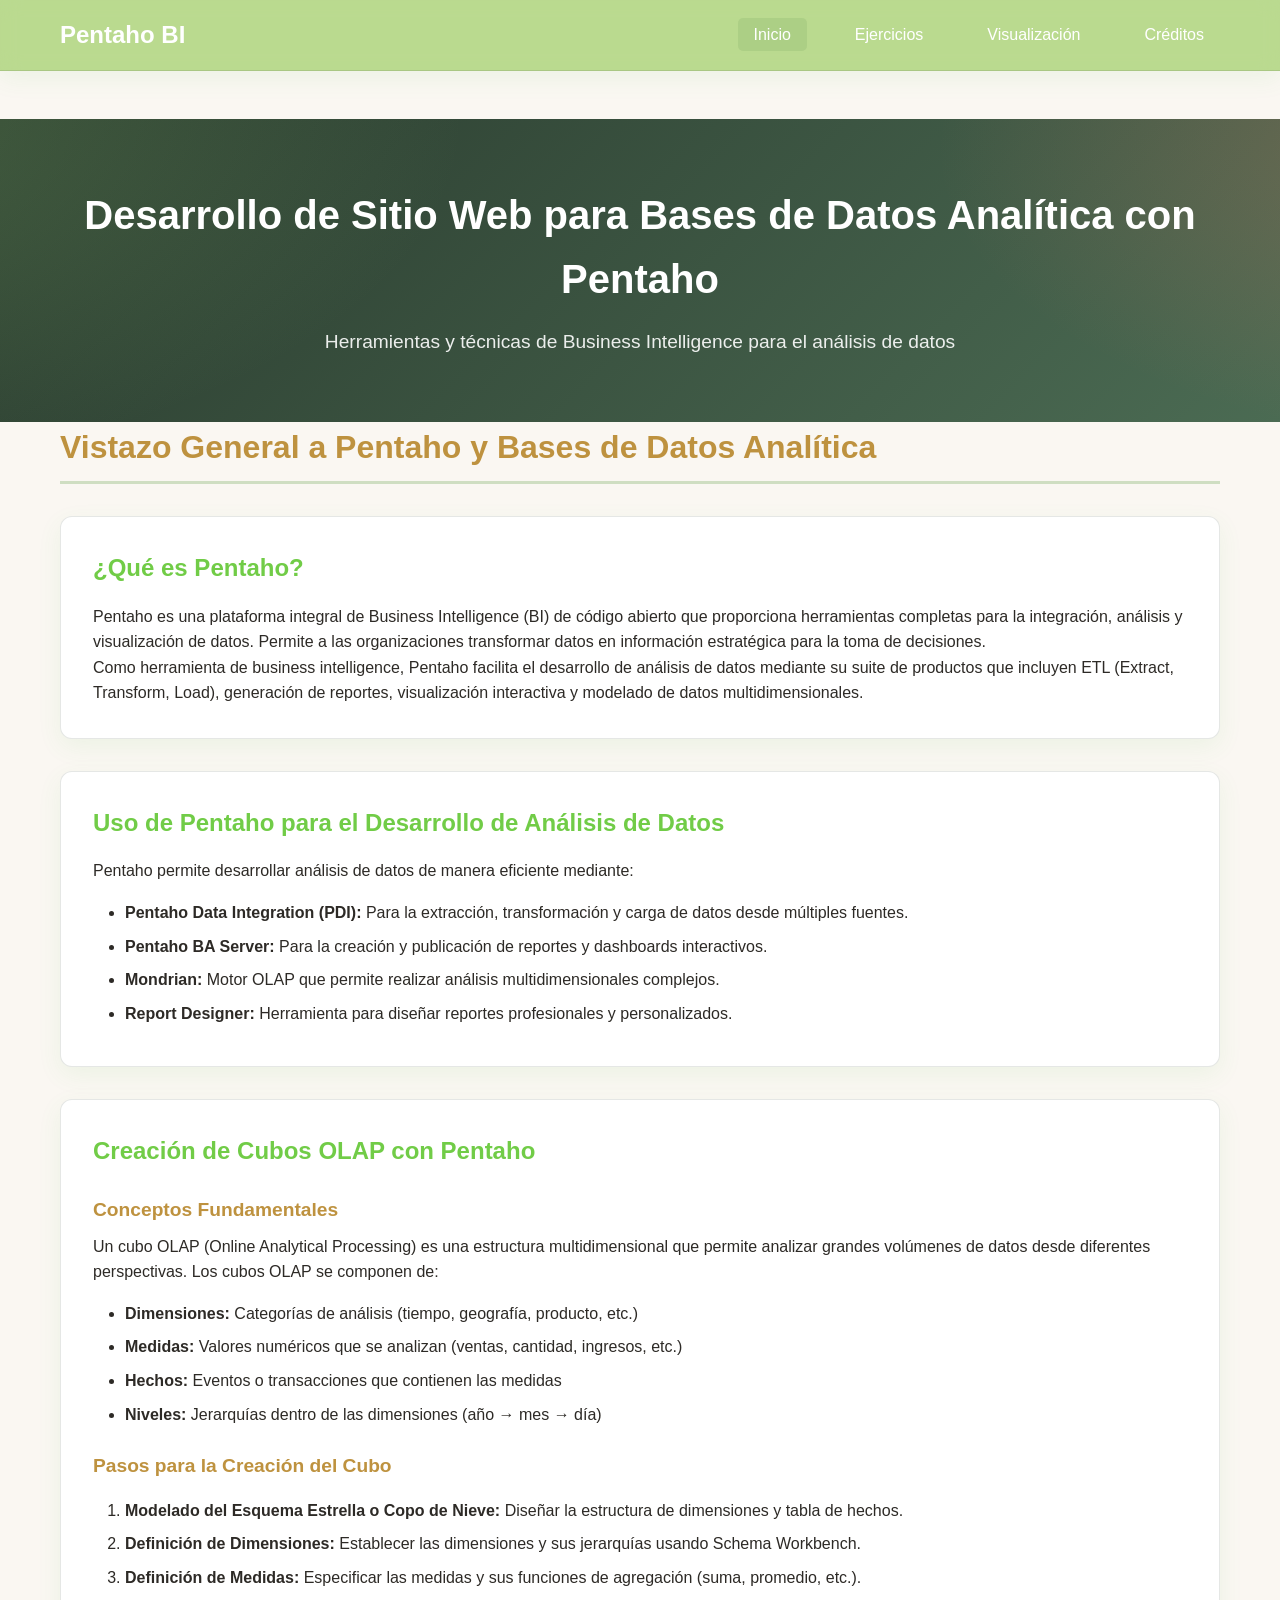
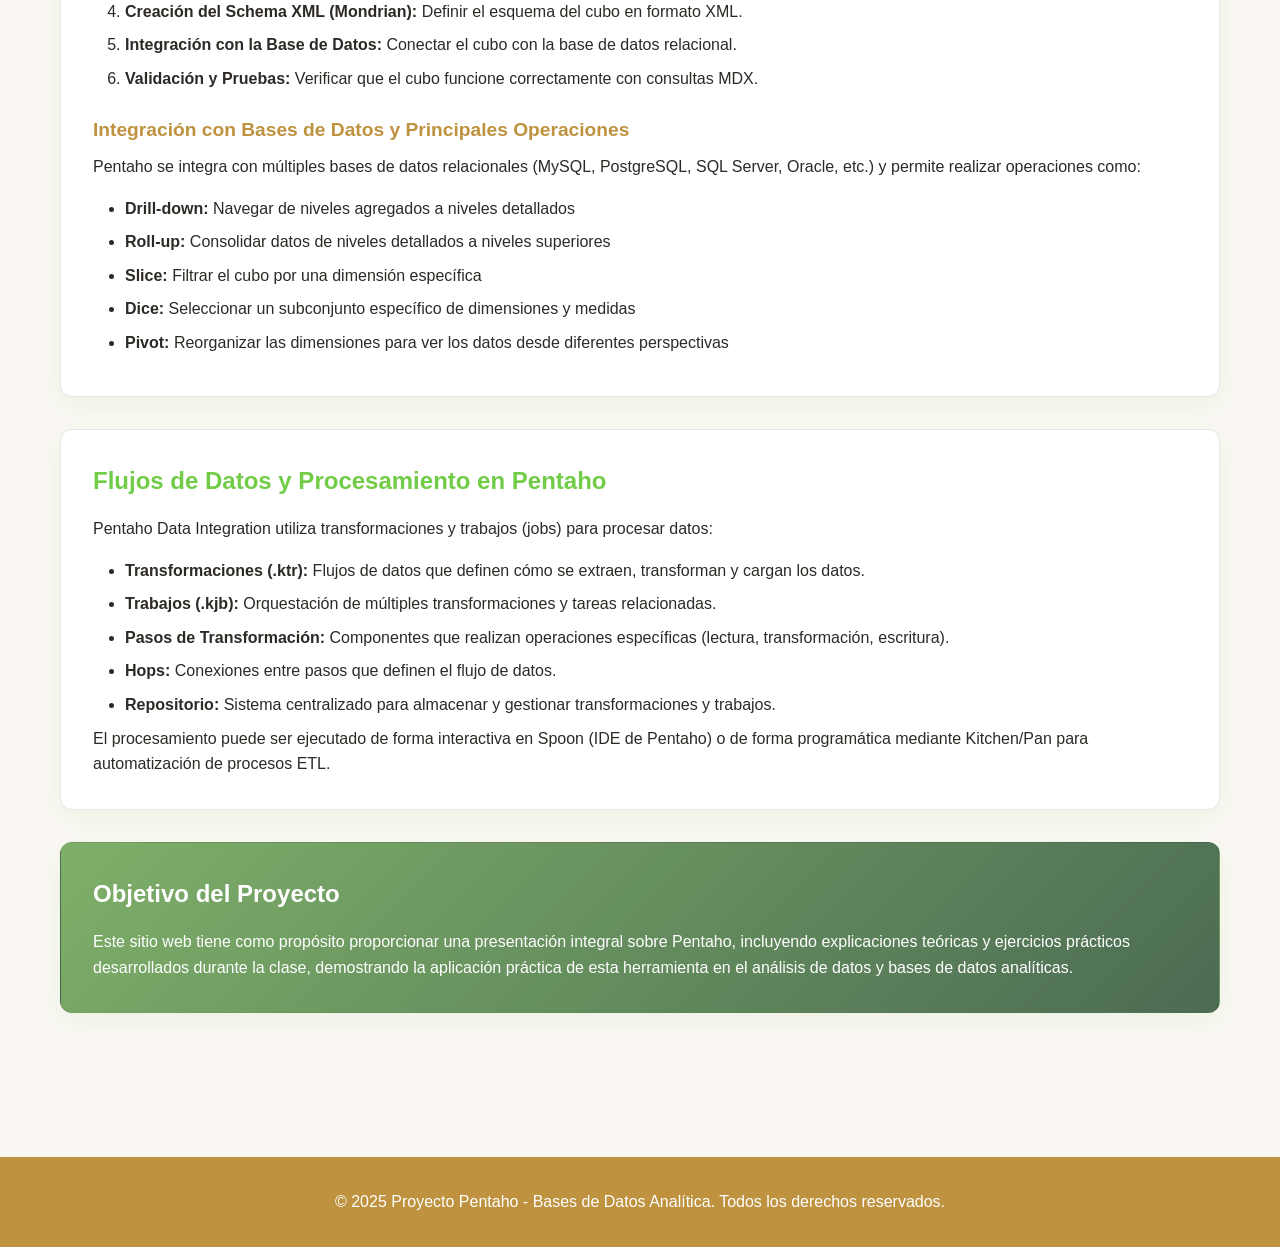
==== index.html @ 8a13ff69 "first commit" ====
<!DOCTYPE html>
<html lang="es">
<head>
    <meta charset="UTF-8">
    <meta name="viewport" content="width=device-width, initial-scale=1.0">
    <title>Pentaho - Bases de Datos Analítica</title>
    <link rel="stylesheet" href="styles.css">
</head>
<body>
    <nav class="navbar">
        <div class="container">
            <h1 class="logo">Pentaho BI</h1>
            <ul class="nav-menu">
                <li><a href="index.html" class="active">Inicio</a></li>
                <li><a href="ejercicios.html">Ejercicios</a></li>
                <li><a href="visualizacion.html">Visualización</a></li>
                <li><a href="creditos.html">Créditos</a></li>
            </ul>
        </div>
    </nav>

    <main class="main-content">
        <section class="hero">
            <div class="container">
                <h1>Desarrollo de Sitio Web para Bases de Datos Analítica con Pentaho</h1>
                <p class="subtitle">Herramientas y técnicas de Business Intelligence para el análisis de datos</p>
            </div>
        </section>

        <section class="content-section">
            <div class="container">
                <h2>Vistazo General a Pentaho y Bases de Datos Analítica</h2>
                
                <div class="info-card">
                    <h3>¿Qué es Pentaho?</h3>
                    <p>
                        Pentaho es una plataforma integral de Business Intelligence (BI) de código abierto que proporciona 
                        herramientas completas para la integración, análisis y visualización de datos. Permite a las 
                        organizaciones transformar datos en información estratégica para la toma de decisiones.
                    </p>
                    <p>
                        Como herramienta de business intelligence, Pentaho facilita el desarrollo de análisis de datos 
                        mediante su suite de productos que incluyen ETL (Extract, Transform, Load), generación de reportes, 
                        visualización interactiva y modelado de datos multidimensionales.
                    </p>
                </div>

                <div class="info-card">
                    <h3>Uso de Pentaho para el Desarrollo de Análisis de Datos</h3>
                    <p>
                        Pentaho permite desarrollar análisis de datos de manera eficiente mediante:
                    </p>
                    <ul>
                        <li><strong>Pentaho Data Integration (PDI):</strong> Para la extracción, transformación y carga de datos desde múltiples fuentes.</li>
                        <li><strong>Pentaho BA Server:</strong> Para la creación y publicación de reportes y dashboards interactivos.</li>
                        <li><strong>Mondrian:</strong> Motor OLAP que permite realizar análisis multidimensionales complejos.</li>
                        <li><strong>Report Designer:</strong> Herramienta para diseñar reportes profesionales y personalizados.</li>
                    </ul>
                </div>

                <div class="info-card">
                    <h3>Creación de Cubos OLAP con Pentaho</h3>
                    
                    <h4>Conceptos Fundamentales</h4>
                    <p>
                        Un cubo OLAP (Online Analytical Processing) es una estructura multidimensional que permite analizar 
                        grandes volúmenes de datos desde diferentes perspectivas. Los cubos OLAP se componen de:
                    </p>
                    <ul>
                        <li><strong>Dimensiones:</strong> Categorías de análisis (tiempo, geografía, producto, etc.)</li>
                        <li><strong>Medidas:</strong> Valores numéricos que se analizan (ventas, cantidad, ingresos, etc.)</li>
                        <li><strong>Hechos:</strong> Eventos o transacciones que contienen las medidas</li>
                        <li><strong>Niveles:</strong> Jerarquías dentro de las dimensiones (año → mes → día)</li>
                    </ul>

                    <h4>Pasos para la Creación del Cubo</h4>
                    <ol>
                        <li><strong>Modelado del Esquema Estrella o Copo de Nieve:</strong> Diseñar la estructura de dimensiones y tabla de hechos.</li>
                        <li><strong>Definición de Dimensiones:</strong> Establecer las dimensiones y sus jerarquías usando Schema Workbench.</li>
                        <li><strong>Definición de Medidas:</strong> Especificar las medidas y sus funciones de agregación (suma, promedio, etc.).</li>
                        <li><strong>Creación del Schema XML (Mondrian):</strong> Definir el esquema del cubo en formato XML.</li>
                        <li><strong>Integración con la Base de Datos:</strong> Conectar el cubo con la base de datos relacional.</li>
                        <li><strong>Validación y Pruebas:</strong> Verificar que el cubo funcione correctamente con consultas MDX.</li>
                    </ol>

                    <h4>Integración con Bases de Datos y Principales Operaciones</h4>
                    <p>
                        Pentaho se integra con múltiples bases de datos relacionales (MySQL, PostgreSQL, SQL Server, Oracle, etc.) 
                        y permite realizar operaciones como:
                    </p>
                    <ul>
                        <li><strong>Drill-down:</strong> Navegar de niveles agregados a niveles detallados</li>
                        <li><strong>Roll-up:</strong> Consolidar datos de niveles detallados a niveles superiores</li>
                        <li><strong>Slice:</strong> Filtrar el cubo por una dimensión específica</li>
                        <li><strong>Dice:</strong> Seleccionar un subconjunto específico de dimensiones y medidas</li>
                        <li><strong>Pivot:</strong> Reorganizar las dimensiones para ver los datos desde diferentes perspectivas</li>
                    </ul>
                </div>

                <div class="info-card">
                    <h3>Flujos de Datos y Procesamiento en Pentaho</h3>
                    <p>
                        Pentaho Data Integration utiliza transformaciones y trabajos (jobs) para procesar datos:
                    </p>
                    <ul>
                        <li><strong>Transformaciones (.ktr):</strong> Flujos de datos que definen cómo se extraen, transforman y cargan los datos.</li>
                        <li><strong>Trabajos (.kjb):</strong> Orquestación de múltiples transformaciones y tareas relacionadas.</li>
                        <li><strong>Pasos de Transformación:</strong> Componentes que realizan operaciones específicas (lectura, transformación, escritura).</li>
                        <li><strong>Hops:</strong> Conexiones entre pasos que definen el flujo de datos.</li>
                        <li><strong>Repositorio:</strong> Sistema centralizado para almacenar y gestionar transformaciones y trabajos.</li>
                    </ul>
                    <p>
                        El procesamiento puede ser ejecutado de forma interactiva en Spoon (IDE de Pentaho) o de forma programática 
                        mediante Kitchen/Pan para automatización de procesos ETL.
                    </p>
                </div>

                <div class="info-card highlight">
                    <h3>Objetivo del Proyecto</h3>
                    <p>
                        Este sitio web tiene como propósito proporcionar una presentación integral sobre Pentaho, incluyendo 
                        explicaciones teóricas y ejercicios prácticos desarrollados durante la clase, demostrando la aplicación 
                        práctica de esta herramienta en el análisis de datos y bases de datos analíticas.
                    </p>
                </div>
            </div>
        </section>
    </main>

    <footer class="footer">
        <div class="container">
            <p>&copy; 2025 Proyecto Pentaho - Bases de Datos Analítica. Todos los derechos reservados.</p>
        </div>
    </footer>

    <script src="script.js"></script>
</body>
</html>
---- styles.css ----
/* Reset y Variables */
* {
    margin: 0;
    padding: 0;
    box-sizing: border-box;
}

:root {
    /* Paleta natural/terrosa */
    --primary-color: #be923f; /* verde profundo */
    --secondary-color: #71cc47; /* salvia */
    --accent-color: #e07a5f; /* terracota */
    --success-color: #6a994e; /* verde bosque */
    --text-color: #2d2a26; /* café oscuro */
    --text-light: #6b6a66; /* gris cálido */
    --bg-color: #faf7f2; /* marfil cálido */
    --white: #ffffff;
    --border-color: rgba(42, 59, 46, 0.12);
    --shadow: 0 8px 24px rgba(73, 189, 73, 0.08);
    --shadow-hover: 0 12px 28px rgba(20, 30, 20, 0.12);
    --transition: all 0.3s ease;
}

/* Estilos Generales */
body {
    font-family: 'Segoe UI', Tahoma, Geneva, Verdana, sans-serif;
    line-height: 1.6;
    color: var(--text-color);
    background-color: var(--bg-color);
    /* Fondo orgánico con gradientes radiales sutiles */
    background-image:
        radial-gradient(1200px 500px at -10% -20%, rgba(101, 224, 43, 0.1), transparent 60%),
        radial-gradient(900px 400px at 110% -10%, rgba(224, 122, 95, 0.08), transparent 60%),
        radial-gradient(1000px 500px at 50% 120%, rgba(42, 59, 46, 0.06), transparent 60%);
}

.container {
   
    max-width: 1200px;
    margin: 0 auto;
    padding: 0 20px;
}

/* Navegación */
.navbar {
    background-color: rgba(171, 211, 119, 0.8);
    -webkit-backdrop-filter: saturate(120%) blur(10px);
    backdrop-filter: saturate(120%) blur(10px);
    color: var(--white);
    padding: 1rem 0;
    box-shadow: var(--shadow);
    position: sticky;
    top: 0;
    z-index: 1000;
    border-bottom: 1px solid var(--border-color);
}

.navbar .container {
    display: flex;
    justify-content: space-between;
    align-items: center;
}

.logo {
    font-size: 1.5rem;
    font-weight: bold;
    color: var(--white);
}

.nav-menu {
    display: flex;
    list-style: none;
    gap: 2rem;
}

.nav-menu a {
    color: var(--white);
    text-decoration: none;
    padding: 0.5rem 1rem;
    border-radius: 5px;
    transition: var(--transition);
}

.nav-menu a:hover,
.nav-menu a.active {
    background-color: rgba(127, 176, 105, 0.25);
}

/* Hero Section */
.hero {
    background:
        radial-gradient(1200px 600px at -20% 0%, rgba(127, 176, 105, 0.35), transparent 60%),
        radial-gradient(1000px 500px at 120% 10%, rgba(224, 122, 95, 0.30), transparent 60%),
        linear-gradient(135deg, #2a3b2e 0%, #4b6b53 100%);
    color: var(--white);
    padding: 4rem 0;
    text-align: center;
}

.hero h1 {
    font-size: 2.5rem;
    margin-bottom: 1rem;
}

.subtitle {
    font-size: 1.2rem;
    opacity: 0.9;
}

/* Contenido Principal */
.main-content {
    min-height: calc(100vh - 200px);
    padding: 3rem 0;
}

.content-section {
    margin-bottom: 3rem;
}

.content-section h2 {
    color: var(--primary-color);
    margin-bottom: 2rem;
    font-size: 2rem;
    border-bottom: 3px solid rgba(127, 176, 105, 0.35);
    padding-bottom: 0.5rem;
}

/* Tarjetas de Información */
.info-card {
    background: var(--white);
    border-radius: 12px;
    padding: 2rem;
    margin-bottom: 2rem;
    box-shadow: var(--shadow);
    transition: var(--transition);
    border: 1px solid var(--border-color);
}

.info-card:hover {
    box-shadow: var(--shadow-hover);
    transform: translateY(-2px);
}

.info-card h3 {
    color: var(--secondary-color);
    margin-bottom: 1rem;
    font-size: 1.5rem;
}

.info-card h4 {
    color: var(--primary-color);
    margin-top: 1.5rem;
    margin-bottom: 0.5rem;
    font-size: 1.2rem;
}

.info-card ul,
.info-card ol {
    margin-left: 2rem;
    margin-top: 1rem;
}

.info-card li {
    margin-bottom: 0.5rem;
}

.info-card.highlight {
    background: linear-gradient(135deg, #7fb069 0%, #4b6b53 100%);
    color: var(--white);
}

.info-card.highlight h3,
.info-card.highlight h4 {
    color: var(--white);
}

/* Tarjetas de Ejercicios */
.exercise-card {
    background: var(--white);
    border-radius: 12px;
    padding: 2rem;
    margin-bottom: 2rem;
    box-shadow: var(--shadow);
    transition: var(--transition);
    border: 1px solid var(--border-color);
}

.exercise-card:hover {
    box-shadow: var(--shadow-hover);
}

.exercise-header {
    display: flex;
    justify-content: space-between;
    align-items: center;
    margin-bottom: 1.5rem;
    padding-bottom: 1rem;
    border-bottom: 2px solid var(--border-color);
}

.exercise-header h2 {
    color: var(--primary-color);
    font-size: 1.5rem;
    margin: 0;
    border: none;
    padding: 0;
}

.badge {
    background-color: var(--secondary-color);
    color: var(--white);
    padding: 0.3rem 1rem;
    border-radius: 999px;
    font-size: 0.85rem;
    font-weight: bold;
}

.exercise-content h3 {
    color: var(--secondary-color);
    margin-top: 1.5rem;
    margin-bottom: 0.5rem;
}

/* Botones GitHub */
.github-btn {
    display: inline-block;
    background: linear-gradient(135deg, #2a3b2e, #4b6b53);
    color: var(--white);
    padding: 0.8rem 1.5rem;
    border-radius: 8px;
    text-decoration: none;
    transition: var(--transition);
    margin-top: 1rem;
    font-weight: bold;
    border: 1px solid rgba(255,255,255,0.08);
}

.github-btn:hover {
    background: linear-gradient(135deg, #4b6b53, #7fb069);
    transform: translateY(-2px);
    box-shadow: var(--shadow);
}

.github-btn.large {
    padding: 1rem 2rem;
    font-size: 1.1rem;
}

.github-note {
    margin-top: 0.5rem;
    font-style: italic;
    color: var(--text-light);
}

/* Botón Drive */
.drive-btn {
    background: linear-gradient(135deg, #e07a5f, #be5a44);
    margin-left: 0.5rem;
}

.drive-btn:hover {
    background: linear-gradient(135deg, #be5a44, #e07a5f);
}

/* Sección de Gráficos */
.chart-section {
    background: var(--white);
    border-radius: 12px;
    padding: 2rem;
    margin-bottom: 3rem;
    box-shadow: var(--shadow);
    border: 1px solid var(--border-color);
}

.chart-header {
    margin-bottom: 1.5rem;
}

.chart-header h2 {
    color: var(--primary-color);
    margin-bottom: 0.5rem;
    border: none;
    padding: 0;
    font-size: 1.5rem;
}

.chart-description {
    color: var(--text-light);
    font-style: italic;
}

.chart-container {
    position: relative;
    height: 400px;
    margin: 2rem 0;
    padding: 1rem;
}

.code-explanation {
    margin-top: 2rem;
    padding-top: 2rem;
    border-top: 2px solid var(--border-color);
}

.code-explanation h3 {
    color: var(--primary-color);
    margin-bottom: 1rem;
}

.code-block {
    margin-top: 1rem;
}

.code-block summary {
    cursor: pointer;
    padding: 0.5rem;
    background-color: var(--bg-color);
    border-radius: 5px;
    font-weight: bold;
    color: var(--secondary-color);
}

.code-block pre {
    background-color: #2d2d2d;
    color: #f8f8f2;
    padding: 1rem;
    border-radius: 5px;
    overflow-x: auto;
    margin-top: 0.5rem;
}

.code-block code {
    font-family: 'Courier New', monospace;
    font-size: 0.9rem;
    line-height: 1.5;
}

/* Sección de Créditos */
.intro-text {
    background: var(--white);
    padding: 1.5rem;
    border-radius: 10px;
    margin-bottom: 2rem;
    box-shadow: var(--shadow);
}

.team-section {
    margin-bottom: 3rem;
}

.team-section h2 {
    color: var(--primary-color);
    margin-bottom: 2rem;
    font-size: 2rem;
    border-bottom: 3px solid var(--secondary-color);
    padding-bottom: 0.5rem;
}

.member-card {
    background: var(--white);
    border-radius: 10px;
    padding: 2rem;
    margin-bottom: 2rem;
    box-shadow: var(--shadow);
    transition: var(--transition);
}

.member-card:hover {
    box-shadow: var(--shadow-hover);
}

.member-header {
    display: flex;
    align-items: center;
    gap: 1.5rem;
    margin-bottom: 1.5rem;
    padding-bottom: 1.5rem;
    border-bottom: 2px solid var(--border-color);
}

.member-avatar {
    width: 80px;
    height: 80px;
    border-radius: 50%;
    background: linear-gradient(135deg, var(--secondary-color), var(--primary-color));
    display: flex;
    align-items: center;
    justify-content: center;
    font-size: 2.5rem;
}

.member-info h3 {
    color: var(--primary-color);
    margin-bottom: 0.3rem;
    font-size: 1.5rem;
}

.member-role {
    color: var(--text-light);
    font-style: italic;
}

.member-content {
    display: grid;
    grid-template-columns: 1fr 1fr;
    gap: 2rem;
}

.member-contact h4,
.member-contribution h4 {
    color: var(--secondary-color);
    margin-bottom: 1rem;
}

.member-contact ul {
    list-style: none;
    margin-left: 0;
}

.member-contact li {
    margin-bottom: 0.5rem;
}

.member-contact a {
    color: var(--secondary-color);
    text-decoration: none;
}

.member-contact a:hover {
    text-decoration: underline;
}

/* Referencias */
.references-section {
    margin-top: 3rem;
}

.references-section h2 {
    color: var(--primary-color);
    margin-bottom: 2rem;
    font-size: 2rem;
    border-bottom: 3px solid var(--secondary-color);
    padding-bottom: 0.5rem;
}

.reference-card {
    background: var(--white);
    border-radius: 10px;
    padding: 1.5rem;
    margin-bottom: 1.5rem;
    box-shadow: var(--shadow);
}

.reference-card h3 {
    color: var(--secondary-color);
    margin-bottom: 1rem;
}

.reference-card ul {
    list-style: none;
    margin-left: 0;
}

.reference-card li {
    margin-bottom: 0.8rem;
    padding-left: 1.5rem;
    position: relative;
}

.reference-card li:before {
    content: "→";
    position: absolute;
    left: 0;
    color: var(--secondary-color);
}

.reference-card a {
    color: var(--secondary-color);
    text-decoration: none;
}

.reference-card a:hover {
    text-decoration: underline;
}

.info-box {
    background: #fff3cd;
    border-left: 4px solid #ffc107;
    padding: 1.5rem;
    border-radius: 5px;
    margin: 2rem 0;
}

.info-box h3 {
    color: var(--primary-color);
    margin-bottom: 1rem;
}

.info-box ol,
.info-box ul {
    margin-left: 2rem;
    margin-top: 0.5rem;
}

/* Footer */
.footer {
    background-color: var(--primary-color);
    color: var(--white);
    text-align: center;
    padding: 2rem 0;
    margin-top: 3rem;
}

/* Responsive Design */
@media (max-width: 768px) {
    .nav-menu {
        flex-direction: column;
        gap: 0.5rem;
    }

    .hero h1 {
        font-size: 1.8rem;
    }

    .subtitle {
        font-size: 1rem;
    }

    .member-content {
        grid-template-columns: 1fr;
    }

    .chart-container {
        height: 300px;
    }

    .exercise-header {
        flex-direction: column;
        align-items: flex-start;
        gap: 1rem;
    }
}

@media (max-width: 480px) {
    .container {
        padding: 0 15px;
    }

    .hero {
        padding: 2rem 0;
    }

    .hero h1 {
        font-size: 1.5rem;
    }

    .content-section h2 {
        font-size: 1.5rem;
    }

    .info-card,
    .exercise-card,
    .chart-section {
        padding: 1.5rem;
    }

    .chart-container {
        height: 250px;
    }
}
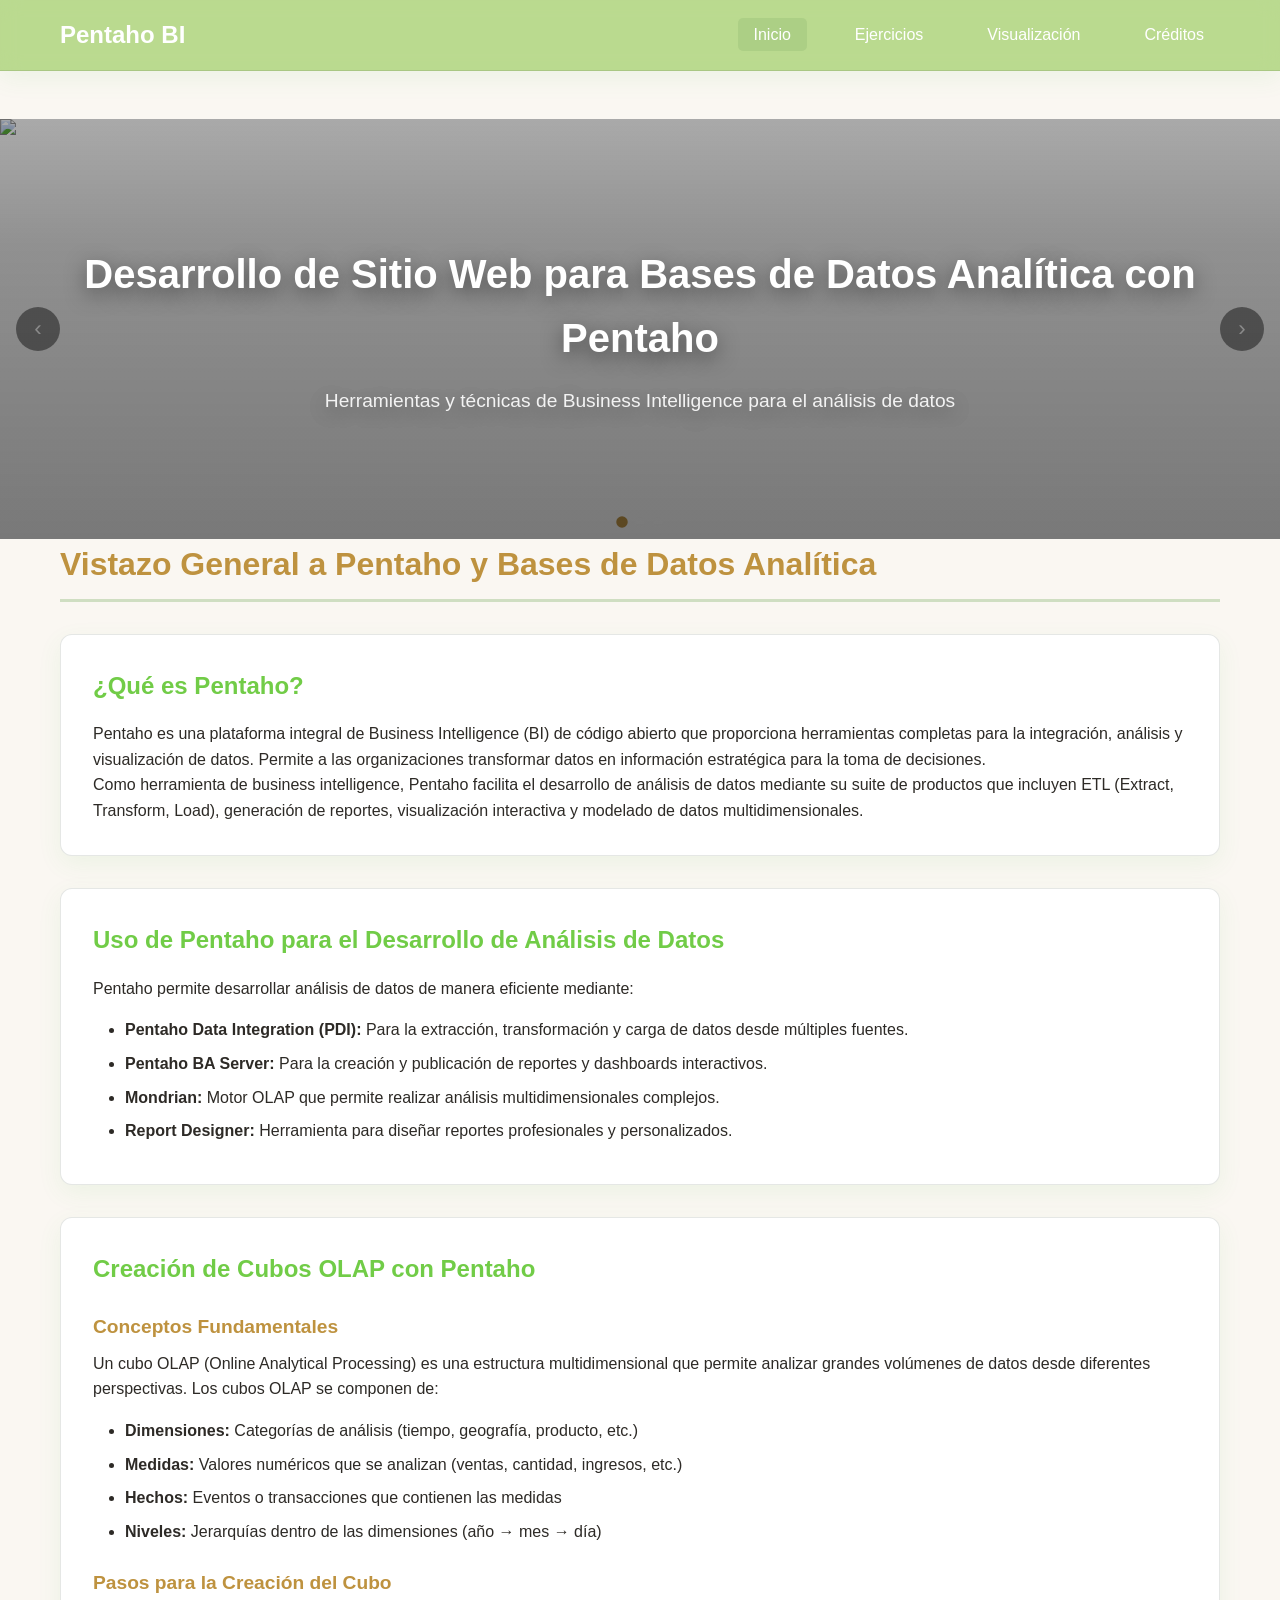
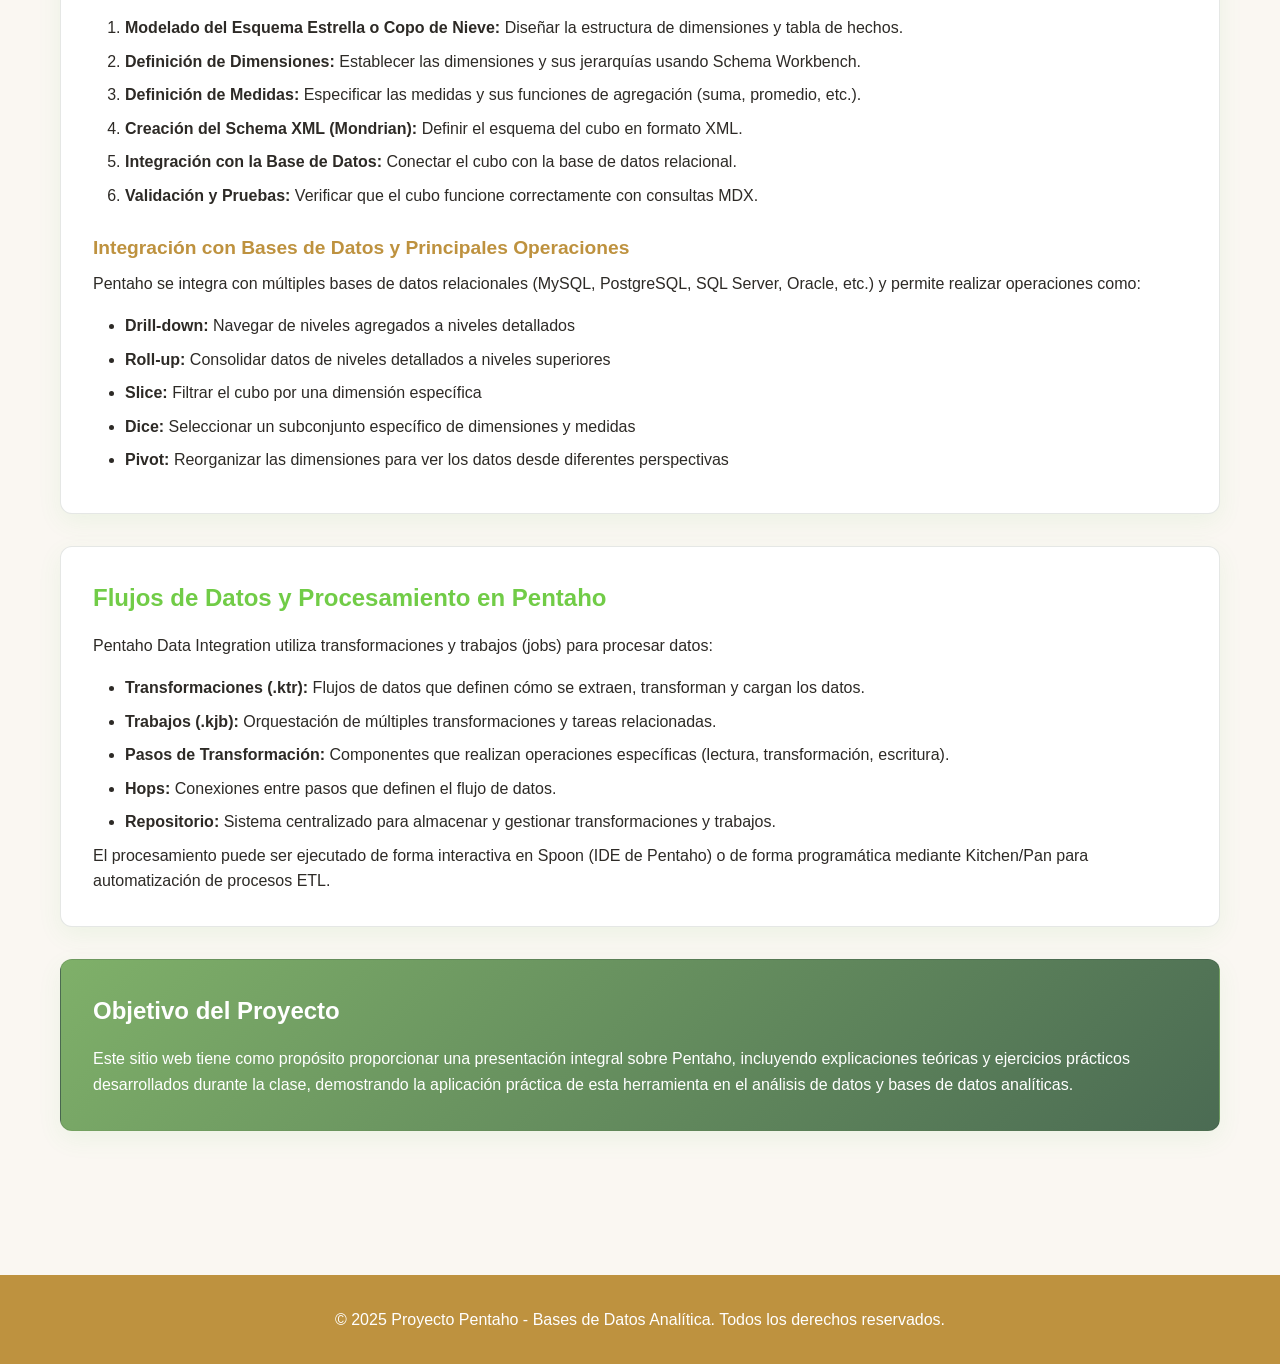
==== commit 58ef39a8: "cambios" ====
--- a/index.html
+++ b/index.html
@@ -10,7 +10,12 @@
     <nav class="navbar">
         <div class="container">
             <h1 class="logo">Pentaho BI</h1>
-            <ul class="nav-menu">
+            <button class="nav-toggle" aria-label="Abrir menú" aria-controls="main-nav" aria-expanded="false">
+                <span class="bar"></span>
+                <span class="bar"></span>
+                <span class="bar"></span>
+            </button>
+            <ul id="main-nav" class="nav-menu">
                 <li><a href="index.html" class="active">Inicio</a></li>
                 <li><a href="ejercicios.html">Ejercicios</a></li>
                 <li><a href="visualizacion.html">Visualización</a></li>
@@ -24,6 +29,24 @@
             <div class="container">
                 <h1>Desarrollo de Sitio Web para Bases de Datos Analítica con Pentaho</h1>
                 <p class="subtitle">Herramientas y técnicas de Business Intelligence para el análisis de datos</p>
+            </div>
+
+            <!-- Carrusel integrado en la hero (imágenes detrás del texto) -->
+            <div class="carousel" aria-label="Carrusel de imágenes" data-autoplay="true" data-interval="4000">
+                <div class="carousel-track">
+                    <div class="carousel-slide">
+                        <img src="https://picsum.photos/id/1015/1600/700" alt="Paisaje 1">
+                    </div>
+                    <div class="carousel-slide">
+                        <img src="https://picsum.photos/id/1016/1600/700" alt="Paisaje 2">
+                    </div>
+                    <div class="carousel-slide">
+                        <img src="https://picsum.photos/id/1025/1600/700" alt="Paisaje 3">
+                    </div>
+                </div>
+                <button class="carousel-btn prev" aria-label="Anterior">‹</button>
+                <button class="carousel-btn next" aria-label="Siguiente">›</button>
+                <div class="carousel-indicators" role="tablist" aria-label="Indicadores del carrusel"></div>
             </div>
         </section>
 
--- a/styles.css
+++ b/styles.css
@@ -61,6 +61,24 @@
     align-items: center;
 }
 
+/* Botón hamburguesa (oculto en escritorio, visible en móvil) */
+.nav-toggle {
+    display: none;
+    background: transparent;
+    border: none;
+    cursor: pointer;
+    padding: 8px;
+    margin-left: 8px;
+}
+.nav-toggle .bar {
+    display: block;
+    width: 24px;
+    height: 2px;
+    background: var(--white);
+    margin: 4px 0;
+    transition: transform 0.2s ease, opacity 0.2s ease;
+}
+
 .logo {
     font-size: 1.5rem;
     font-weight: bold;
@@ -105,6 +123,18 @@
 .subtitle {
     font-size: 1.2rem;
     opacity: 0.9;
+}
+
+.hero-image {
+    display: flex;
+    justify-content: center;
+    align-items: center;
+    height: 100%;
+}
+
+.animated-svg {
+    width: 100px;
+    height: 100px;
 }
 
 /* Contenido Principal */
@@ -513,9 +543,42 @@
 
 /* Responsive Design */
 @media (max-width: 768px) {
+    /* Mostrar botón hamburguesa y ocultar menú por defecto en móviles */
+    .nav-toggle {
+        display: block;
+    }
+
     .nav-menu {
+        display: none;
+        position: absolute;
+        top: 64px; /* debajo de la navbar */
+        right: 20px;
+        background: rgba(255,255,255,0.98);
+        color: var(--text-color);
         flex-direction: column;
-        gap: 0.5rem;
+        gap: 0.75rem;
+        padding: 0.75rem 1rem;
+        border-radius: 8px;
+        box-shadow: 0 8px 20px rgba(0,0,0,0.08);
+        border: 1px solid var(--border-color);
+        z-index: 1100;
+    }
+
+    .nav-menu.open {
+        display: flex;
+    }
+
+    .nav-menu a {
+        color: var(--text-color);
+        padding: 0.5rem 0.75rem;
+        display: block;
+        background: transparent;
+        border-radius: 6px;
+    }
+
+    .nav-menu a.active,
+    .nav-menu a:hover {
+        background: rgba(127, 176, 105, 0.08);
     }
 
     .hero h1 {
@@ -565,7 +628,164 @@
     }
 
     .chart-container {
-        height: 250px;
-    }
-}
-
+        height: auto;
+        aspect-ratio: 16/9;
+    }
+}
+
+/* Make images and media fluid */
+img, video, iframe {
+    max-width: 100%;
+    height: auto;
+}
+
+/* Ensure chart container is responsive on wide screens too (fallback) */
+.chart-container {
+    max-width: 100%;
+}
+
+/* ==========================
+   Estilos del Carrusel
+   ========================== */
+.carousel {
+    position: relative;
+    overflow: hidden;
+    border-radius: 12px;
+    margin: 2rem 0;
+    box-shadow: 0 8px 24px rgba(20,30,20,0.08);
+    background: var(--white);
+}
+
+.carousel-track {
+    display: flex;
+    transition: transform 0.5s ease;
+    will-change: transform;
+}
+
+.carousel-slide {
+    min-width: 100%;
+    user-select: none;
+}
+
+.carousel-slide img {
+    display: block;
+    width: 100%;
+    height: auto;
+    object-fit: cover;
+}
+
+.carousel-btn {
+    position: absolute;
+    top: 50%;
+    transform: translateY(-50%);
+    background: rgba(0,0,0,0.45);
+    color: #fff;
+    border: none;
+    width: 44px;
+    height: 44px;
+    border-radius: 50%;
+    display: flex;
+    align-items: center;
+    justify-content: center;
+    cursor: pointer;
+    z-index: 30;
+    font-size: 1.4rem;
+    transition: background 0.2s ease, transform 0.15s ease;
+}
+
+.carousel-btn:hover { background: rgba(0,0,0,0.6); transform: translateY(-50%) scale(1.05); }
+
+.carousel-btn.prev { left: 16px; }
+.carousel-btn.next { right: 16px; }
+
+.carousel-indicators {
+    position: absolute;
+    left: 50%;
+    transform: translateX(-50%);
+    bottom: 12px;
+    display: flex;
+    gap: 8px;
+    z-index: 40;
+}
+
+.carousel-indicators button {
+    width: 10px;
+    height: 10px;
+    background: rgba(255,255,255,0.6);
+    border: none;
+    border-radius: 50%;
+    cursor: pointer;
+    padding: 0;
+    transition: background 0.2s ease, transform 0.15s ease;
+}
+
+.carousel-indicators button[aria-selected="true"] {
+    background: var(--primary-color);
+    transform: scale(1.15);
+}
+
+/* Movil: reducir tamaño de botones */
+@media (max-width: 480px) {
+    .carousel-btn { width: 38px; height: 38px; font-size: 1.1rem; }
+    .carousel-btn.prev { left: 8px; }
+    .carousel-btn.next { right: 8px; }
+}
+
+/* Ajustes para mostrar el carrusel detrás del contenido de la hero */
+.hero {
+    position: relative;
+    padding: 4rem 0;
+    min-height: 420px; /* altura mínima para que las imágenes se vean */
+    display: flex;
+    align-items: center;
+    justify-content: center;
+    overflow: hidden;
+    background: transparent; /* las imágenes vendrán del carrusel */
+}
+
+.hero .container {
+    position: relative;
+    z-index: 3; /* encima de las imágenes */
+    text-align: center;
+}
+
+.hero .subtitle,
+.hero h1 {
+    color: var(--white);
+    text-shadow: 0 6px 20px rgba(0,0,0,0.5);
+}
+
+.hero .carousel {
+    position: absolute;
+    inset: 0; /* top:0; right:0; bottom:0; left:0 */
+    z-index: 1;
+    border-radius: 0; /* ocupar todo el ancho de la hero */
+    margin: 0;
+}
+
+.hero .carousel-track {
+    height: 100%;
+}
+
+.hero .carousel-slide img {
+    width: 100%;
+    height: 100%;
+    object-fit: cover;
+    display: block;
+}
+
+/* Capa overlay para mejorar legibilidad del texto */
+.hero::before {
+    content: '';
+    position: absolute;
+    inset: 0;
+    z-index: 2;
+    background: linear-gradient(to bottom, rgba(10,10,10,0.35) 0%, rgba(10,10,10,0.45) 30%, rgba(10,10,10,0.55) 100%);
+    pointer-events: none;
+}
+
+@media (max-width: 768px) {
+    .hero { min-height: 300px; padding: 2rem 0; }
+    .hero h1 { font-size: 1.8rem; }
+}
+
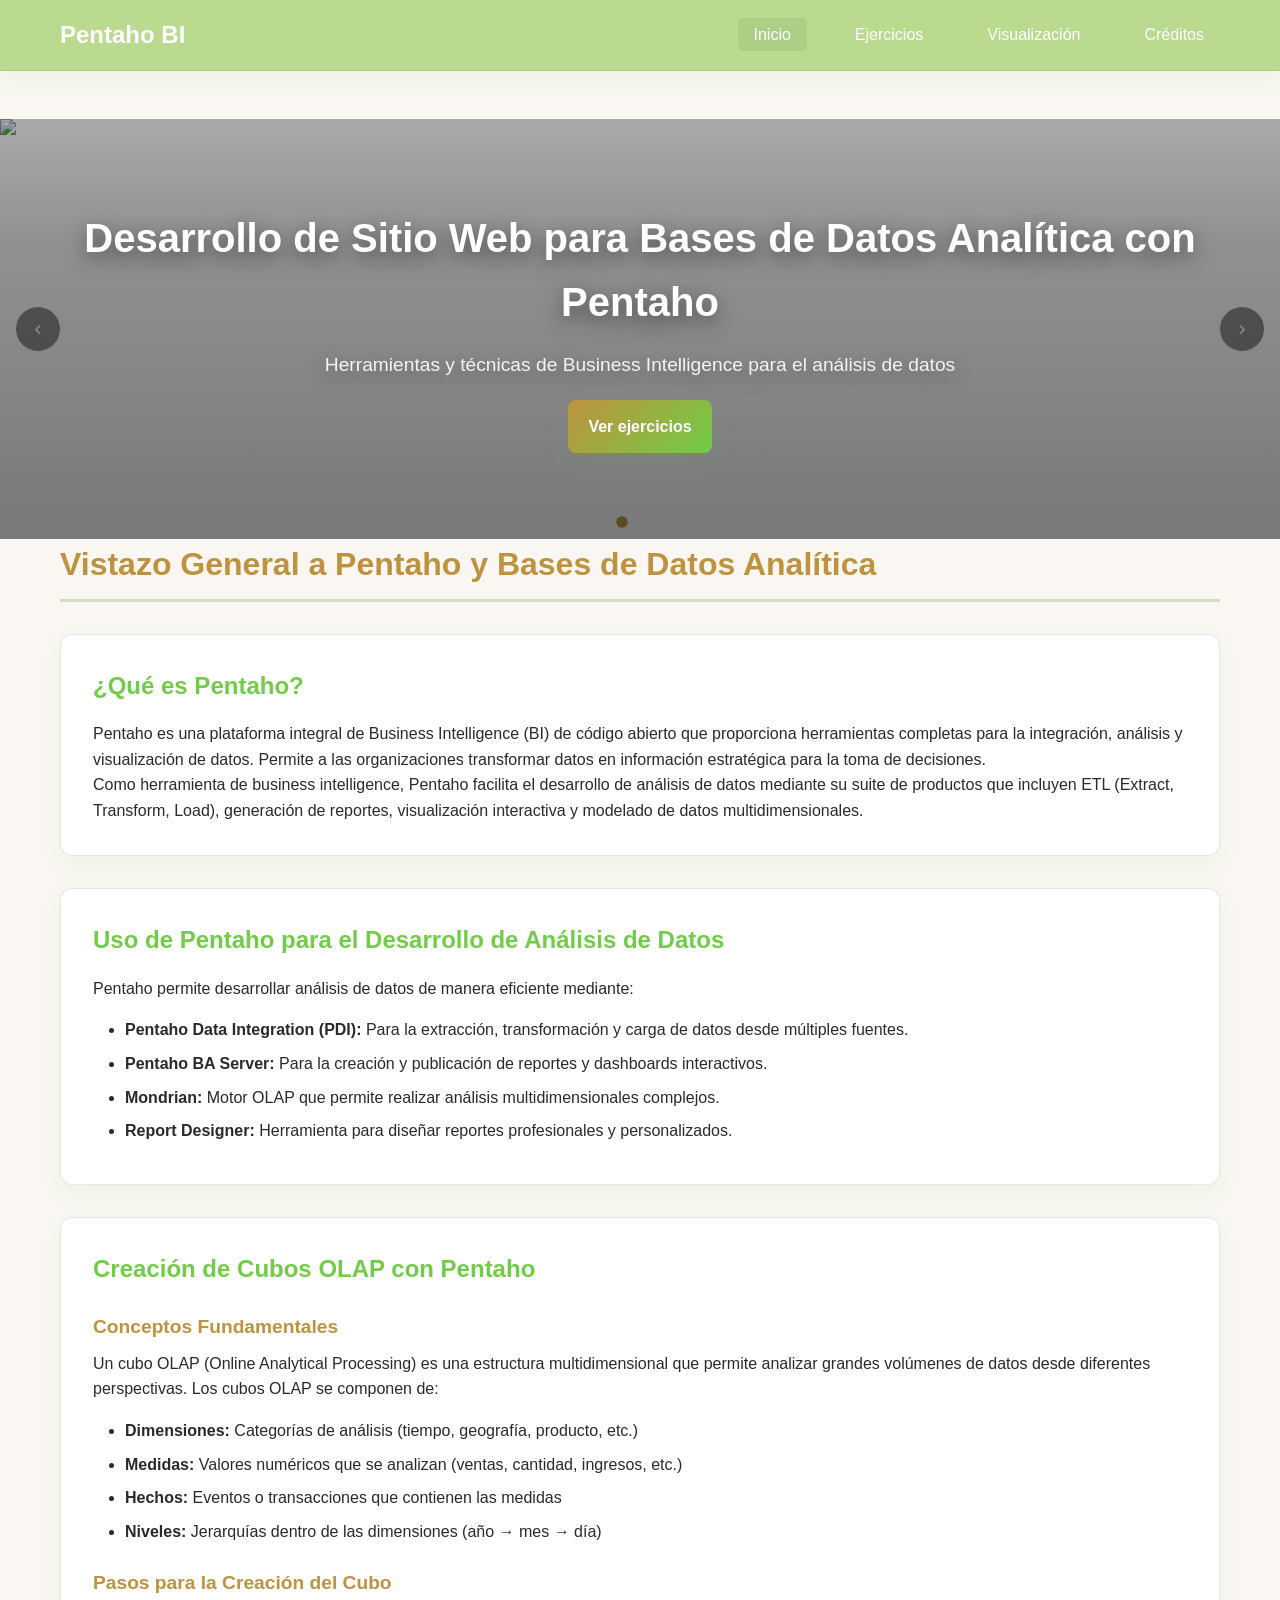
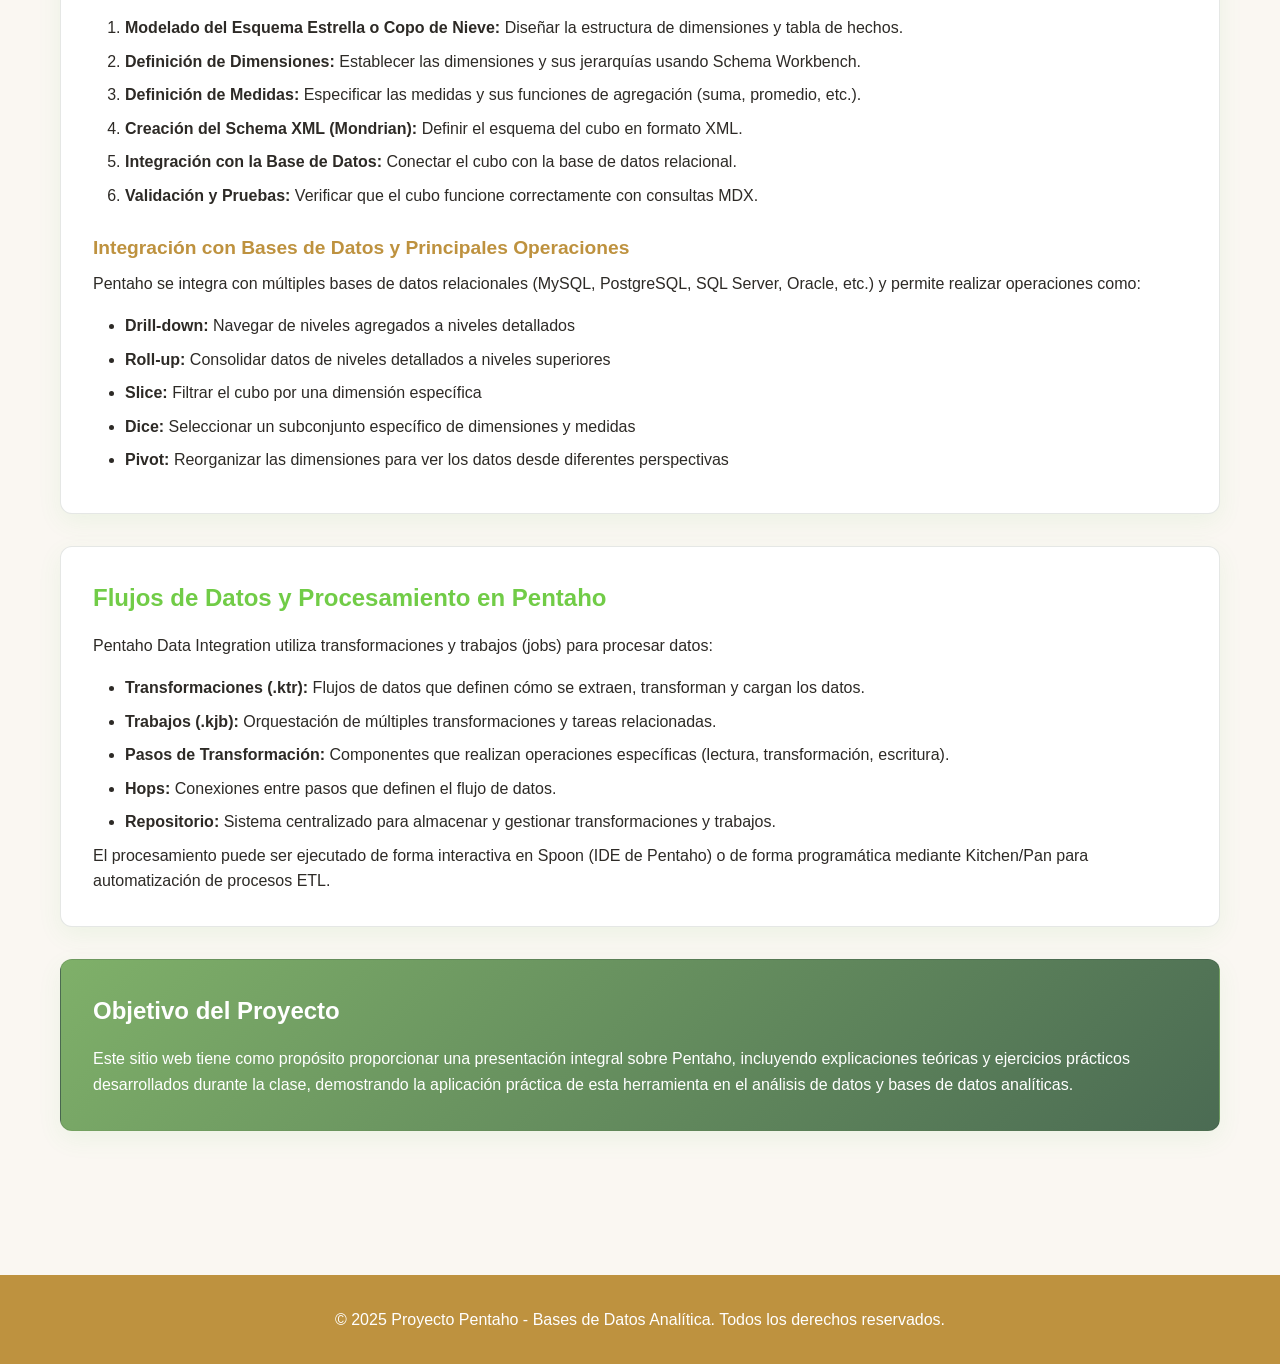
==== commit 8d244aec: "Modificacion" ====
--- a/index.html
+++ b/index.html
@@ -29,20 +29,26 @@
             <div class="container">
                 <h1>Desarrollo de Sitio Web para Bases de Datos Analítica con Pentaho</h1>
                 <p class="subtitle">Herramientas y técnicas de Business Intelligence para el análisis de datos</p>
+                <div class="hero-actions">
+                    <a href="ejercicios.html" class="hero-btn">Ver ejercicios</a>
+                    
+                </div>
             </div>
+          
 
             <!-- Carrusel integrado en la hero (imágenes detrás del texto) -->
             <div class="carousel" aria-label="Carrusel de imágenes" data-autoplay="true" data-interval="4000">
                 <div class="carousel-track">
                     <div class="carousel-slide">
-                        <img src="https://picsum.photos/id/1015/1600/700" alt="Paisaje 1">
+                        <img src="https://www.startpage.com/av/proxy-image?piurl=https%3A%2F%2Ftse4.mm.bing.net%2Fth%2Fid%2FOIP.w-MqXRIYAADmgtjmDn2vPwHaFj%3Fcb%3Ducfimg2%26pid%3DApi%26ucfimg%3D1&sp=1763319435Tf515ea1b780e4291def9ad3c5be613e010fd588504775af2976015538275c8fd" alt="Paisaje 1">
                     </div>
                     <div class="carousel-slide">
-                        <img src="https://picsum.photos/id/1016/1600/700" alt="Paisaje 2">
+                        <img src="https://www.startpage.com/av/proxy-image?piurl=https%3A%2F%2Ftse1.mm.bing.net%2Fth%2Fid%2FOIP.iWEr_n2fI2sVF4KpFRKgvwHaD1%3Fcb%3Ducfimg2%26pid%3DApi%26ucfimg%3D1&sp=1763319435Ta98419ef6c2c6af72abaf3d8042f95380017bdfa9590c2d8dba820c218457293" alt="Paisaje 2">
                     </div>
                     <div class="carousel-slide">
-                        <img src="https://picsum.photos/id/1025/1600/700" alt="Paisaje 3">
+                        <img src="https://www.startpage.com/av/proxy-image?piurl=https%3A%2F%2Ftse1.mm.bing.net%2Fth%2Fid%2FOIP._Zp-zVfUKviRUGOkNFWjLgHaEK%3Fcb%3Ducfimg2%26pid%3DApi%26ucfimg%3D1&sp=1763319435T69ca9239f498b77045e8f1cac818d0d11358342fd3ce5a34e45a13075bd12874" alt="Paisaje 3">
                     </div>
+                    
                 </div>
                 <button class="carousel-btn prev" aria-label="Anterior">‹</button>
                 <button class="carousel-btn next" aria-label="Siguiente">›</button>
--- a/styles.css
+++ b/styles.css
@@ -125,6 +125,29 @@
     opacity: 0.9;
 }
 
+/* Botón principal en la hero */
+.hero-actions {
+    margin-top: 1.25rem;
+}
+.hero .hero-btn {
+    display: inline-block;
+    background: linear-gradient(135deg, var(--primary-color), var(--secondary-color));
+    color: var(--white);
+    padding: 0.85rem 1.25rem;
+    border-radius: 8px;
+    text-decoration: none;
+    font-weight: 800;
+    box-shadow: var(--shadow);
+    transition: transform 0.15s ease, box-shadow 0.15s ease, opacity 0.15s ease;
+}
+.hero .hero-btn:hover {
+    transform: translateY(-3px);
+    box-shadow: var(--shadow-hover);
+}
+.hero .hero-btn:active {
+    transform: translateY(-1px) scale(0.995);
+}
+
 .hero-image {
     display: flex;
     justify-content: center;
@@ -290,6 +313,23 @@
 
 .drive-btn:hover {
     background: linear-gradient(135deg, #be5a44, #e07a5f);
+}
+
+/* Estilo específico para el span 'btndocu' dentro del header (documentación) */
+.btndocu {
+    
+    display: inline-block;
+    background: rgba(118, 199, 98, 0.06);
+    color: var(--white);
+    padding: 0.35rem 0.7rem;
+    border-radius: 6px;
+    font-weight: 400;
+    margin-left: 0.5rem;
+    font-size: 0.9rem;
+    text-transform: none;
+}
+.btndocu:hover {
+    background: rgba(101, 160, 119, 0.12);
 }
 
 /* Sección de Gráficos */
@@ -789,3 +829,13 @@
     .hero h1 { font-size: 1.8rem; }
 }
 
+.btndocu {
+    font-size: 0.9rem;
+    color: var(--white);
+    text-decoration: none;
+}
+.drive-btn {
+    background: linear-gradient(135deg, #b1b47e, #be5a44);
+    margin-left: 0.5rem;
+}
+
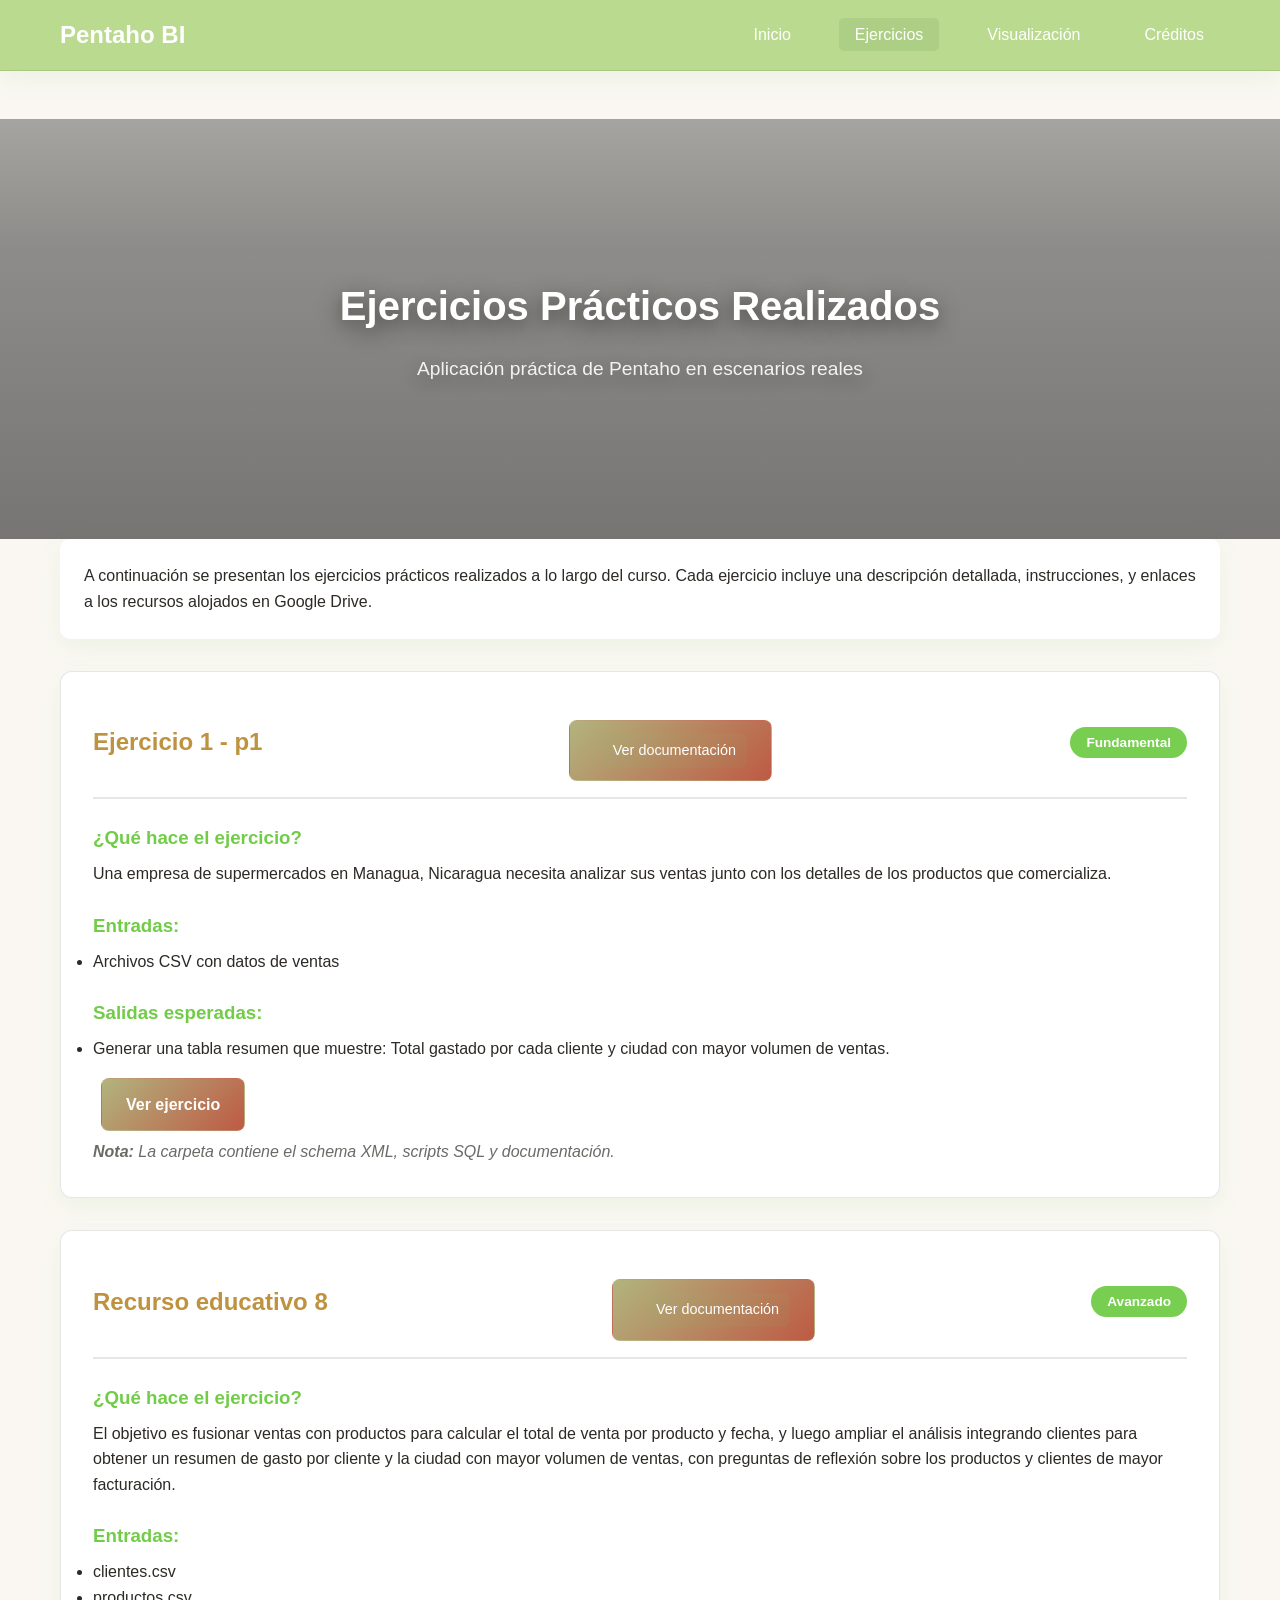
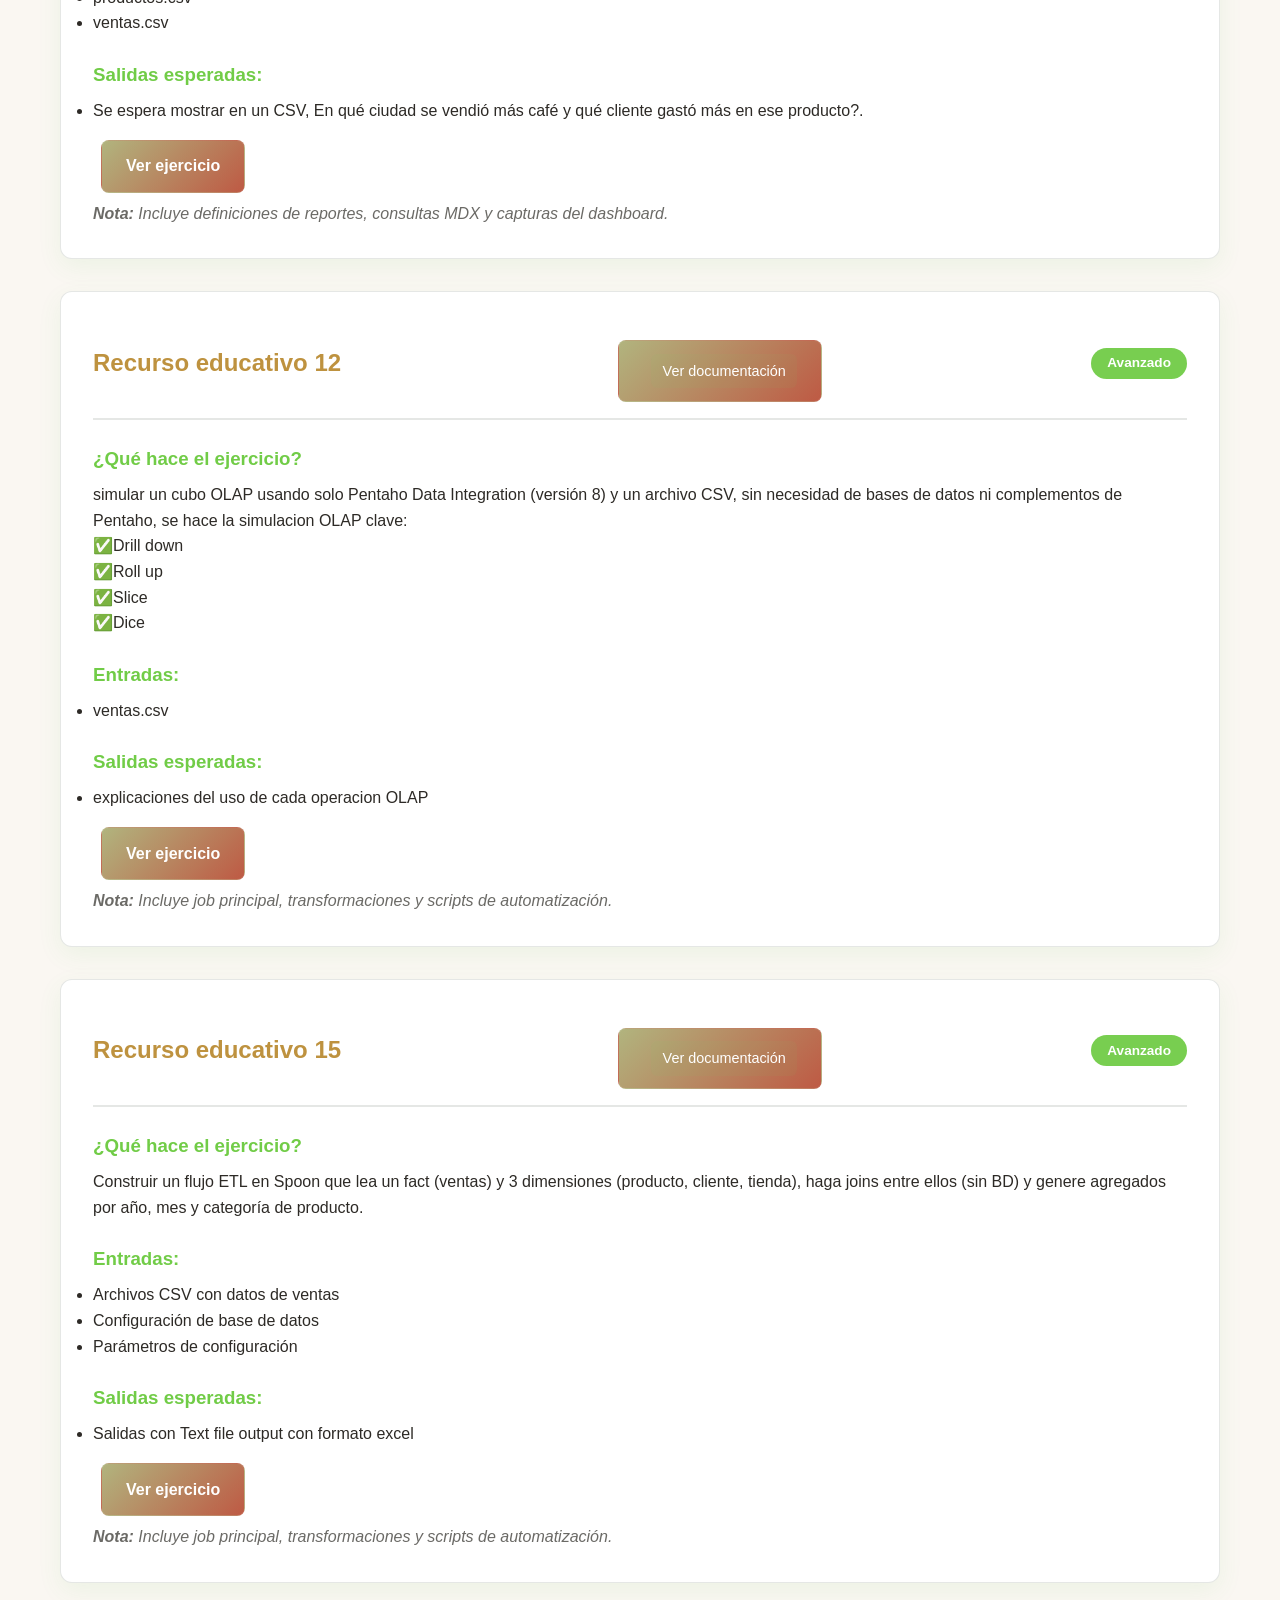
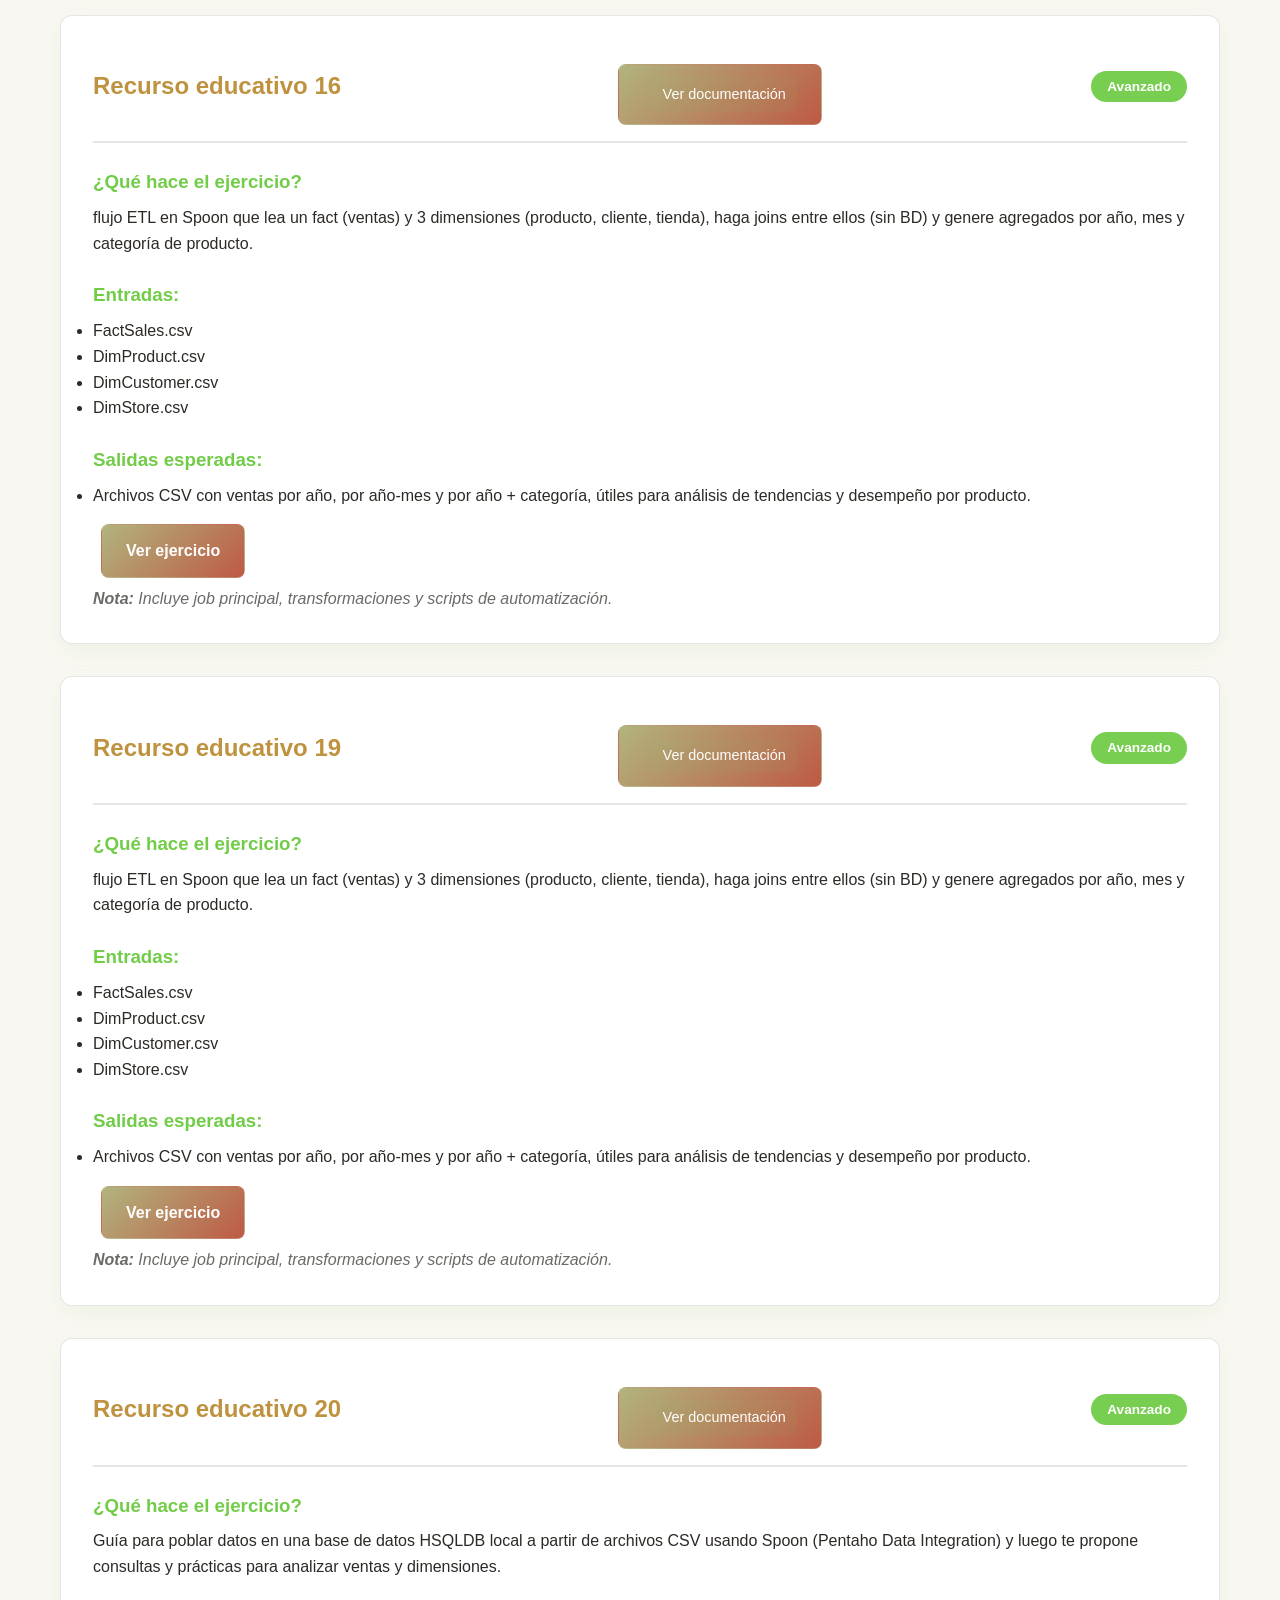
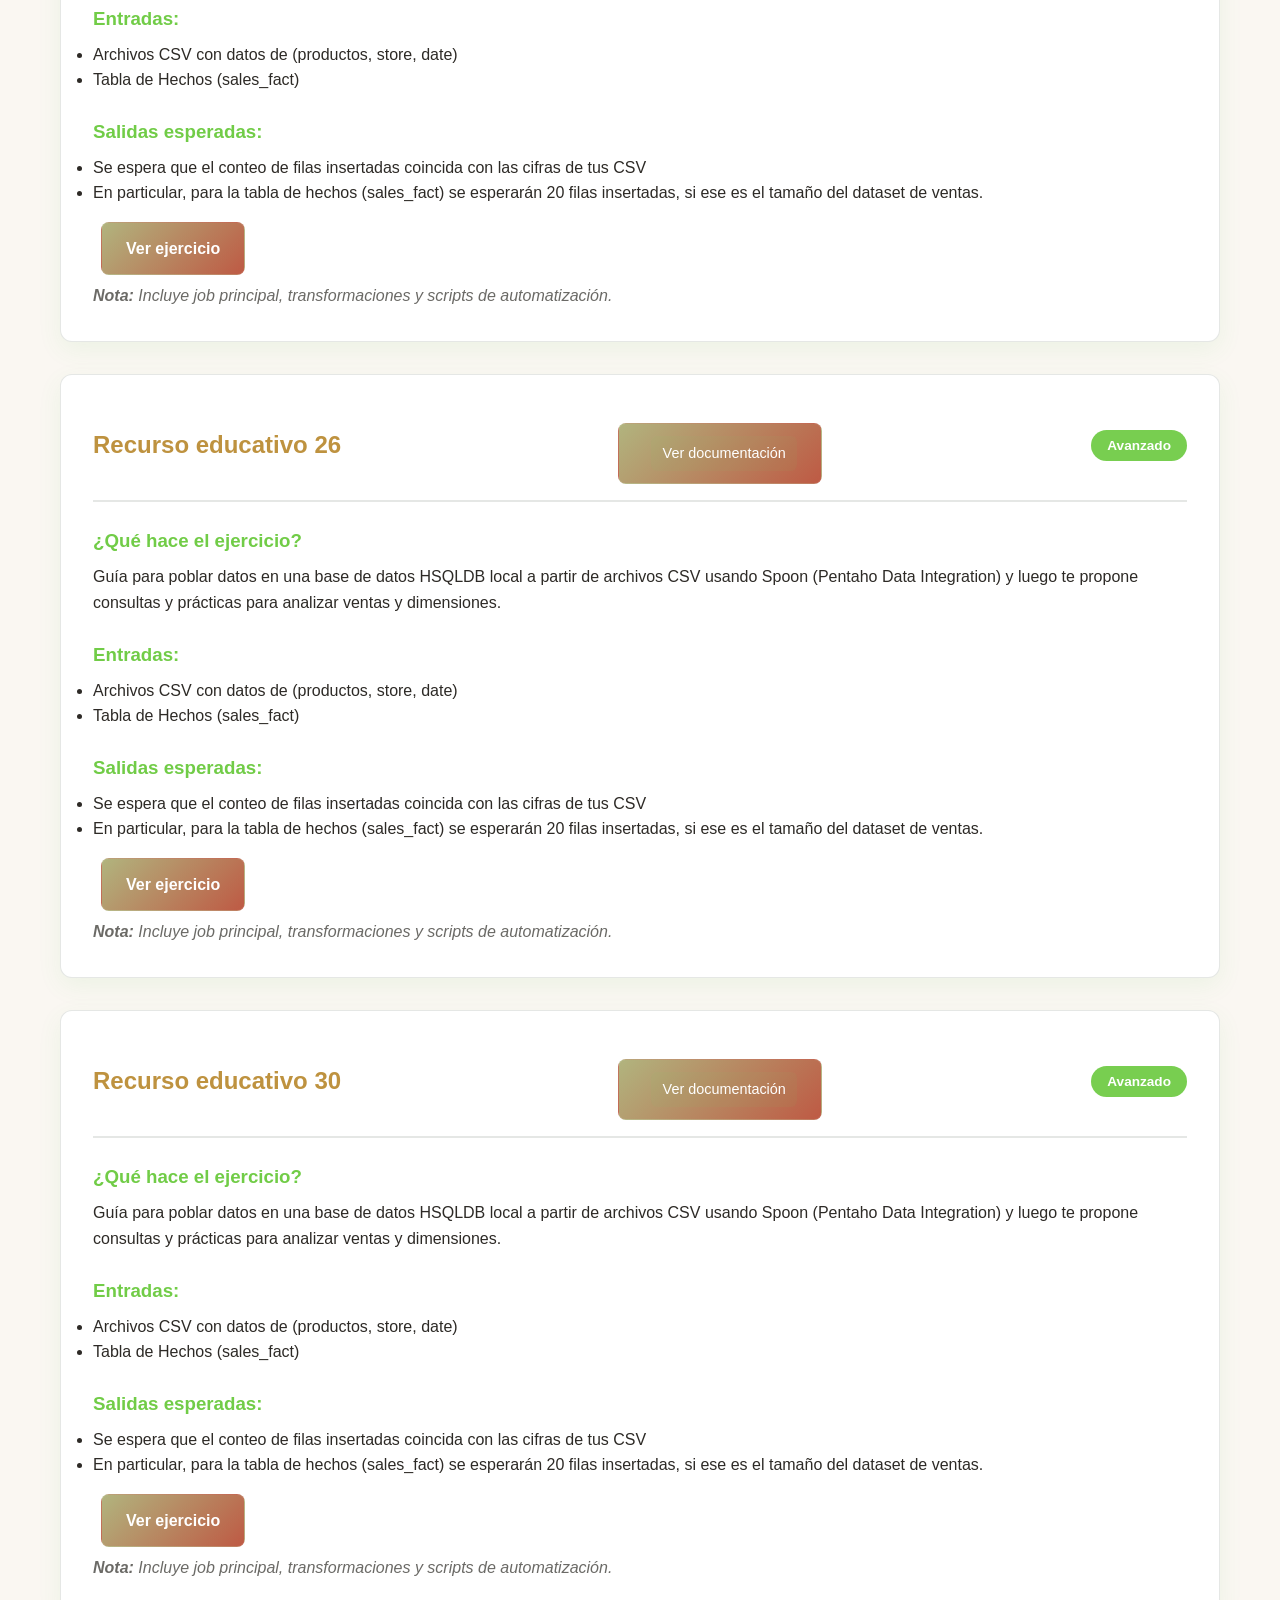
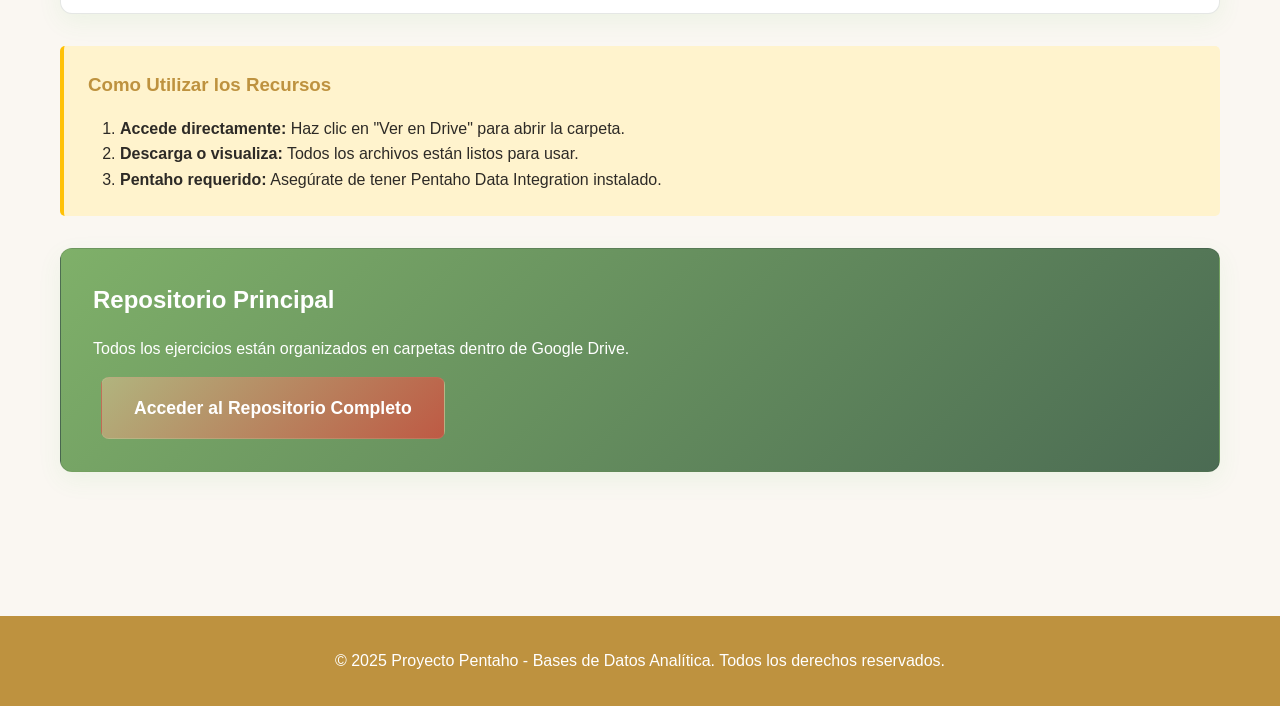
==== commit d0cdaff5: "modificaciones en index" ====
--- a/index.html
+++ b/index.html
@@ -1,11 +1,13 @@
 <!DOCTYPE html>
 <html lang="es">
+
 <head>
     <meta charset="UTF-8">
     <meta name="viewport" content="width=device-width, initial-scale=1.0">
-    <title>Pentaho - Bases de Datos Analítica</title>
+    <title>Ejercicios Realizados - Pentaho</title>
     <link rel="stylesheet" href="styles.css">
 </head>
+
 <body>
     <nav class="navbar">
         <div class="container">
@@ -16,8 +18,8 @@
                 <span class="bar"></span>
             </button>
             <ul id="main-nav" class="nav-menu">
-                <li><a href="index.html" class="active">Inicio</a></li>
-                <li><a href="ejercicios.html">Ejercicios</a></li>
+                <li><a href="index.html">Inicio</a></li>
+                <li><a href="ejercicios.html" class="active">Ejercicios</a></li>
                 <li><a href="visualizacion.html">Visualización</a></li>
                 <li><a href="creditos.html">Créditos</a></li>
             </ul>
@@ -27,130 +29,387 @@
     <main class="main-content">
         <section class="hero">
             <div class="container">
-                <h1>Desarrollo de Sitio Web para Bases de Datos Analítica con Pentaho</h1>
-                <p class="subtitle">Herramientas y técnicas de Business Intelligence para el análisis de datos</p>
-                <div class="hero-actions">
-                    <a href="ejercicios.html" class="hero-btn">Ver ejercicios</a>
-                    
-                </div>
-            </div>
-          
-
-            <!-- Carrusel integrado en la hero (imágenes detrás del texto) -->
-            <div class="carousel" aria-label="Carrusel de imágenes" data-autoplay="true" data-interval="4000">
-                <div class="carousel-track">
-                    <div class="carousel-slide">
-                        <img src="https://www.startpage.com/av/proxy-image?piurl=https%3A%2F%2Ftse4.mm.bing.net%2Fth%2Fid%2FOIP.w-MqXRIYAADmgtjmDn2vPwHaFj%3Fcb%3Ducfimg2%26pid%3DApi%26ucfimg%3D1&sp=1763319435Tf515ea1b780e4291def9ad3c5be613e010fd588504775af2976015538275c8fd" alt="Paisaje 1">
-                    </div>
-                    <div class="carousel-slide">
-                        <img src="https://www.startpage.com/av/proxy-image?piurl=https%3A%2F%2Ftse1.mm.bing.net%2Fth%2Fid%2FOIP.iWEr_n2fI2sVF4KpFRKgvwHaD1%3Fcb%3Ducfimg2%26pid%3DApi%26ucfimg%3D1&sp=1763319435Ta98419ef6c2c6af72abaf3d8042f95380017bdfa9590c2d8dba820c218457293" alt="Paisaje 2">
-                    </div>
-                    <div class="carousel-slide">
-                        <img src="https://www.startpage.com/av/proxy-image?piurl=https%3A%2F%2Ftse1.mm.bing.net%2Fth%2Fid%2FOIP._Zp-zVfUKviRUGOkNFWjLgHaEK%3Fcb%3Ducfimg2%26pid%3DApi%26ucfimg%3D1&sp=1763319435T69ca9239f498b77045e8f1cac818d0d11358342fd3ce5a34e45a13075bd12874" alt="Paisaje 3">
-                    </div>
-                    
-                </div>
-                <button class="carousel-btn prev" aria-label="Anterior">‹</button>
-                <button class="carousel-btn next" aria-label="Siguiente">›</button>
-                <div class="carousel-indicators" role="tablist" aria-label="Indicadores del carrusel"></div>
+                <h1>Ejercicios Prácticos Realizados</h1>
+                <p class="subtitle">Aplicación práctica de Pentaho en escenarios reales</p>
             </div>
         </section>
 
         <section class="content-section">
             <div class="container">
-                <h2>Vistazo General a Pentaho y Bases de Datos Analítica</h2>
+                <div class="intro-text">
+                    <p>
+                        A continuación se presentan los ejercicios prácticos realizados a lo largo del curso.
+                        Cada ejercicio incluye una descripción detallada, instrucciones, y enlaces a los recursos
+                        alojados en Google Drive.
+                    </p>
+                </div>
+
+                <div class="exercise-card">
+                    <div class="exercise-header">
+                        <h2>Ejercicio 1 - p1  </h2>
+                         <a href="https://docs.google.com/document/d/1UFXhFX6p2_ZIs1VJHuqdVwd4ErTVTstj/edit" class="github-btn drive-btn" target="_blank">
+                                <span class="btndocu">Ver documentación</span>
+                            </a>
+                        <span class="badge">Fundamental</span>
+                    </div>
+                    <div class="exercise-content">
+                        <h3>¿Qué hace el ejercicio?</h3>
+                        <p>
+                            Una empresa de supermercados en Managua, Nicaragua necesita analizar sus ventas junto con
+                            los detalles de los productos que comercializa.
+                        </p>
+
+                        <h3>Entradas:</h3>
+                        <ul>
+                            <li>Archivos CSV con datos de ventas</li>
+                        </ul>
+
+                        <h3>Salidas esperadas:</h3>
+                        <ul>
+                            <li>Generar una tabla resumen que muestre: Total gastado por cada cliente y ciudad con mayor
+                                volumen de ventas.</li>
+                        </ul>
+
+                        <div class="github-link">
+                            <a href="https://drive.google.com/drive/folders/1KUGPrQLM4j2cz_PFSj6S3qw_gswo_laZ?usp=sharing" class="github-btn drive-btn" target="_blank">
+                                <span>Ver ejercicio</span>
+                            </a>
+                            <p class="github-note">
+                                <strong>Nota:</strong> La carpeta contiene el schema XML, scripts SQL y documentación.
+                            </p>
+                        </div>
+                    </div>
+                </div>
+
+
+                <div class="exercise-card">
+                    <div class="exercise-header">
+                        <h2>Recurso educativo 8</h2>
+                        <a href="https://docs.google.com/document/d/1ENE1SiIOAbPurXJItF3syTcvmBhGm6_L/edit" class="github-btn drive-btn" target="_blank">
+                                <span class="btndocu">Ver documentación</span>
+                            </a>
+                        <span class="badge">Avanzado</span>
+                    </div>
+                    <div class="exercise-content">
+                        <h3>¿Qué hace el ejercicio?</h3>
+                        <p>
+                            El objetivo es fusionar ventas con productos para calcular el total de venta por producto y fecha, y luego ampliar el análisis integrando clientes para obtener un resumen de gasto por cliente y la ciudad con mayor volumen de ventas, con preguntas de reflexión sobre los productos y clientes de mayor facturación.
+                        </p>
+
+                        <h3>Entradas:</h3>
+                        <ul>
+                            <li>clientes.csv</li>
+                            <li>productos.csv</li>
+                            <li>ventas.csv</li>
+                        </ul>
+
+                        <h3>Salidas esperadas:</h3>
+                        <ul>
+                            <li>Se espera mostrar en un CSV, En qué ciudad se vendió más café y qué cliente gastó más en ese producto?.</li>
+                           
+                        </ul>
+
+                        <div class="github-link">
+                            <a href="https://drive.google.com/drive/folders/1cSQjqBU4wZ5erYNooXm-OOb8rhgGuwWQ?hl=es-419" class="github-btn drive-btn" target="_blank">
+                                <span>Ver ejercicio</span>
+                            </a>
+                            <p class="github-note">
+                                <strong>Nota:</strong> Incluye definiciones de reportes, consultas MDX y capturas del dashboard.
+                            </p>
+                        </div>
+                    </div>
+                </div>
+
+                <div class="exercise-card">
+                    <div class="exercise-header">
+                        <h2>Recurso educativo 12</h2>
+                        <a href="https://drive.google.com/drive/folders/1CIpO1R1xBpm30UriYjHgh--P0OFRx1mo" class="github-btn drive-btn" target="_blank">
+                                <span class="btndocu">Ver documentación</span>
+                            </a>
+                        <span class="badge">Avanzado</span>
+                    </div>
+                    <div class="exercise-content">
+                        <h3>¿Qué hace el ejercicio?</h3>
+                        <p>
+                            simular un cubo OLAP usando solo Pentaho
+                            Data Integration (versión 8) y un archivo CSV, sin necesidad de bases de datos ni
+                            complementos de Pentaho, se hace la simulacion OLAP clave:
+                        </p>
+                       <p>✅Drill down</p>
+                       <p>✅Roll up</p> 
+                       <p>✅Slice</p>
+                       <p>✅Dice</p>  
+                        <h3>Entradas:</h3>
+                        <ul>
+                            <li>ventas.csv</li>
+                        </ul>
+
+                        <h3>Salidas esperadas:</h3>
+                        <ul>
+                            <li>explicaciones del uso de cada operacion OLAP</li>
+                        </ul>
+
+                        <div class="github-link">
+                            <a href="https://drive.google.com/drive/folders/16mg12qksj_M4V25KJ_glnp9BauTpLvWu?hl=es-419" class="github-btn drive-btn" target="_blank">
+                                <span>Ver ejercicio</span>
+                            </a>
+                            <p class="github-note">
+                                <strong>Nota:</strong> Incluye job principal, transformaciones y scripts de automatización.
+                            </p>
+                        </div>
+                    </div>
+                </div>
+
+                <div class="exercise-card">
+                    <div class="exercise-header">
+                        <h2>Recurso educativo 15</h2>
+                        <a href="https://drive.google.com/drive/folders/1TA76xYnel2ShF40lIl5F9xJYXjixJsUk?usp=sharing" class="github-btn drive-btn" target="_blank">
+                                <span class="btndocu">Ver documentación</span>
+                            </a>
+                        <span class="badge">Avanzado</span>
+                    </div>
+                    <div class="exercise-content">
+                        <h3>¿Qué hace el ejercicio?</h3>
+                        <p>
+                            Construir un flujo ETL en Spoon que lea un fact (ventas) y 3 dimensiones (producto, cliente,
+                            tienda), haga joins entre ellos (sin BD) y genere agregados por año, mes y categoría de
+                            producto.
+                        </p>
+                        <h3>Entradas:</h3>
+                        <ul>
+                            <li>Archivos CSV con datos de ventas</li>
+                            <li>Configuración de base de datos</li>
+                            <li>Parámetros de configuración</li>
+                        </ul>
+
+                        <h3>Salidas esperadas:</h3>
+                        <ul>
+                            <li>Salidas con Text file output con formato excel </li>
+                        </ul>
+
+                        <div class="github-link">
+                            <a href="https://drive.google.com/drive/folders/1TA76xYnel2ShF40lIl5F9xJYXjixJsUk?usp=sharing" class="github-btn drive-btn" target="_blank">
+                                <span>Ver ejercicio</span>
+                            </a>
+                            <p class="github-note">
+                                <strong>Nota:</strong> Incluye job principal, transformaciones y scripts de automatización.
+                            </p>
+                        </div>
+                    </div>
+                </div>
+
+                <div class="exercise-card">
+                    <div class="exercise-header">
+                        <h2>Recurso educativo 16</h2>
+                        <a href="https://drive.google.com/drive/folders/1TA76xYnel2ShF40lIl5F9xJYXjixJsUk?usp=sharing" class="github-btn drive-btn" target="_blank">
+                                <span class="btndocu">Ver documentación</span>
+                            </a>
+                        <span class="badge">Avanzado</span>
+                    </div>
+                    <div class="exercise-content">
+                        <h3>¿Qué hace el ejercicio?</h3>
+                        <p>
+                            flujo ETL en Spoon que lea un fact (ventas) y 3 dimensiones (producto, cliente, tienda), haga joins entre ellos (sin BD) y genere agregados por año, mes y categoría de producto.
+
+                        </p>
+                        <h3>Entradas:</h3>
+                        <ul>
+                            <li>FactSales.csv</li>
+                            <li>DimProduct.csv</li>
+                            <li>DimCustomer.csv</li>
+                            <li>DimStore.csv</li>
+                        </ul>
+
+                        <h3>Salidas esperadas:</h3>
+                        <ul>
+                            <li>Archivos CSV con ventas por año, por año-mes y por año + categoría, útiles para análisis de tendencias y desempeño por producto.</li>
+                        </ul>
+
+                        <div class="github-link">
+                            <a href="https://drive.google.com/drive/folders/1TA76xYnel2ShF40lIl5F9xJYXjixJsUk?usp=sharing" class="github-btn drive-btn" target="_blank">
+                                <span>Ver ejercicio</span>
+                            </a>
+                            <p class="github-note">
+                                <strong>Nota:</strong> Incluye job principal, transformaciones y scripts de automatización.
+                            </p>
+                        </div>
+                    </div>
+                </div>
+
+                <div class="exercise-card">
+                    <div class="exercise-header">
+                        <h2>Recurso educativo 19</h2>
+                        <a href="https://drive.google.com/drive/folders/1TA76xYnel2ShF40lIl5F9xJYXjixJsUk?usp=sharing" class="github-btn drive-btn" target="_blank">
+                                <span class="btndocu">Ver documentación</span>
+                            </a>
+                        <span class="badge">Avanzado</span>
+                    </div>
+                    <div class="exercise-content">
+                        <h3>¿Qué hace el ejercicio?</h3>
+                        <p>
+                            flujo ETL en Spoon que lea un fact (ventas) y 3 dimensiones (producto, cliente, tienda), haga joins entre ellos (sin BD) y genere agregados por año, mes y categoría de producto.
+
+                        </p>
+                        <h3>Entradas:</h3>
+                        <ul>
+                            <li>FactSales.csv</li>
+                            <li>DimProduct.csv</li>
+                            <li>DimCustomer.csv</li>
+                            <li>DimStore.csv</li>
+                        </ul>
+
+                        <h3>Salidas esperadas:</h3>
+                        <ul>
+                            <li>Archivos CSV con ventas por año, por año-mes y por año + categoría, útiles para análisis de tendencias y desempeño por producto.</li>
+                        </ul>
+
+                        <div class="github-link">
+                            <a href="https://drive.google.com/drive/folders/1TA76xYnel2ShF40lIl5F9xJYXjixJsUk?usp=sharing" class="github-btn drive-btn" target="_blank">
+                                <span>Ver ejercicio</span>
+                            </a>
+                            <p class="github-note">
+                                <strong>Nota:</strong> Incluye job principal, transformaciones y scripts de automatización.
+                            </p>
+                        </div>
+                    </div>
+                </div>
+
+
+                <div class="exercise-card">
+                    <div class="exercise-header">
+                        <h2>Recurso educativo 20</h2>
+                        <a href="https://drive.google.com/drive/folders/1TA76xYnel2ShF40lIl5F9xJYXjixJsUk?hl=es-419" class="github-btn drive-btn" target="_blank">
+                                <span class="btndocu">Ver documentación</span>
+                            </a>
+                        <span class="badge">Avanzado</span>
+                    </div>
+                    <div class="exercise-content">
+                        <h3>¿Qué hace el ejercicio?</h3>
+                        <p>
+                           Guía para poblar datos en una base de datos HSQLDB 
+                           local a partir de archivos CSV usando Spoon (Pentaho Data
+                            Integration) y luego te propone consultas y prácticas para 
+                            analizar ventas y dimensiones.
+                        </p>
+                        <h3>Entradas:</h3>
+                        <ul>
+                            <li>Archivos CSV con datos de (productos, store, date)</li>
+                            <li>Tabla de Hechos (sales_fact)</li>
+                        </ul>
+
+                        <h3>Salidas esperadas:</h3>
+                        <ul>
+                            <li>Se espera que el conteo de filas insertadas coincida con las cifras de tus CSV</li>
+                            <li>En particular, para la tabla de hechos (sales_fact) se esperarán 20 filas insertadas, si ese es el tamaño del dataset de ventas.</li>
+
+                        <div class="github-link">
+                            <a href="https://drive.google.com/drive/folders/1TA76xYnel2ShF40lIl5F9xJYXjixJsUk?hl=es-419" class="github-btn drive-btn" target="_blank">
+                                <span>Ver ejercicio</span>
+                            </a>
+                            <p class="github-note">
+                                <strong>Nota:</strong> Incluye job principal, transformaciones y scripts de automatización.
+                            </p>
+                        </div>
+                    </div>
+                </div> 
+
+                <div class="exercise-card">
+                    <div class="exercise-header">
+                        <h2>Recurso educativo 26</h2>
+                        <a href="https://drive.google.com/drive/folders/1TA76xYnel2ShF40lIl5F9xJYXjixJsUk?hl=es-419" class="github-btn drive-btn" target="_blank">
+                                <span class="btndocu">Ver documentación</span>
+                            </a>
+                        <span class="badge">Avanzado</span>
+                    </div>
+                    <div class="exercise-content">
+                        <h3>¿Qué hace el ejercicio?</h3>
+                        <p>
+                           Guía para poblar datos en una base de datos HSQLDB 
+                           local a partir de archivos CSV usando Spoon (Pentaho Data
+                            Integration) y luego te propone consultas y prácticas para 
+                            analizar ventas y dimensiones.
+                        </p>
+                        <h3>Entradas:</h3>
+                        <ul>
+                            <li>Archivos CSV con datos de (productos, store, date)</li>
+                            <li>Tabla de Hechos (sales_fact)</li>
+                        </ul>
+
+                        <h3>Salidas esperadas:</h3>
+                        <ul>
+                            <li>Se espera que el conteo de filas insertadas coincida con las cifras de tus CSV</li>
+                            <li>En particular, para la tabla de hechos (sales_fact) se esperarán 20 filas insertadas, si ese es el tamaño del dataset de ventas.</li>
+
+                        <div class="github-link">
+                            <a href="https://drive.google.com/drive/folders/1TA76xYnel2ShF40lIl5F9xJYXjixJsUk?hl=es-419" class="github-btn drive-btn" target="_blank">
+                                <span>Ver ejercicio</span>
+                            </a>
+                            <p class="github-note">
+                                <strong>Nota:</strong> Incluye job principal, transformaciones y scripts de automatización.
+                            </p>
+                        </div>
+                    </div>
+                </div> 
+
+
+                <div class="exercise-card">
+                    <div class="exercise-header">
+                        <h2>Recurso educativo 30</h2>
+                        <a href="https://drive.google.com/drive/folders/1TA76xYnel2ShF40lIl5F9xJYXjixJsUk?hl=es-419" class="github-btn drive-btn" target="_blank">
+                                <span class="btndocu">Ver documentación</span>
+                            </a>
+                        <span class="badge">Avanzado</span>
+                    </div>
+                    <div class="exercise-content">
+                        <h3>¿Qué hace el ejercicio?</h3>
+                        <p>
+                           Guía para poblar datos en una base de datos HSQLDB 
+                           local a partir de archivos CSV usando Spoon (Pentaho Data
+                            Integration) y luego te propone consultas y prácticas para 
+                            analizar ventas y dimensiones.
+                        </p>
+                        <h3>Entradas:</h3>
+                        <ul>
+                            <li>Archivos CSV con datos de (productos, store, date)</li>
+                            <li>Tabla de Hechos (sales_fact)</li>
+                        </ul>
+
+                        <h3>Salidas esperadas:</h3>
+                        <ul>
+                            <li>Se espera que el conteo de filas insertadas coincida con las cifras de tus CSV</li>
+                            <li>En particular, para la tabla de hechos (sales_fact) se esperarán 20 filas insertadas, si ese es el tamaño del dataset de ventas.</li>
+
+                        <div class="github-link">
+                            <a href="https://drive.google.com/drive/folders/1TA76xYnel2ShF40lIl5F9xJYXjixJsUk?hl=es-419" class="github-btn drive-btn" target="_blank">
+                                <span>Ver ejercicio</span>
+                            </a>
+                            <p class="github-note">
+                                <strong>Nota:</strong> Incluye job principal, transformaciones y scripts de automatización.
+                            </p>
+                        </div>
+                    </div>
+                </div> 
+
                 
-                <div class="info-card">
-                    <h3>¿Qué es Pentaho?</h3>
+              
+
+                <div class="info-box">
+                    <h3>Como Utilizar los Recursos</h3>
+                    <ol>
+                        <li><strong>Accede directamente:</strong> Haz clic en "Ver en Drive" para abrir la carpeta.</li>
+                        <li><strong>Descarga o visualiza:</strong> Todos los archivos están listos para usar.</li>
+                        <li><strong>Pentaho requerido:</strong> Asegúrate de tener Pentaho Data Integration instalado.</li>
+                    </ol>
+                </div>
+
+                <div class="info-card highlight">
+                    <h3>Repositorio Principal</h3>
                     <p>
-                        Pentaho es una plataforma integral de Business Intelligence (BI) de código abierto que proporciona 
-                        herramientas completas para la integración, análisis y visualización de datos. Permite a las 
-                        organizaciones transformar datos en información estratégica para la toma de decisiones.
+                        Todos los ejercicios están organizados en carpetas dentro de Google Drive.
                     </p>
-                    <p>
-                        Como herramienta de business intelligence, Pentaho facilita el desarrollo de análisis de datos 
-                        mediante su suite de productos que incluyen ETL (Extract, Transform, Load), generación de reportes, 
-                        visualización interactiva y modelado de datos multidimensionales.
-                    </p>
-                </div>
-
-                <div class="info-card">
-                    <h3>Uso de Pentaho para el Desarrollo de Análisis de Datos</h3>
-                    <p>
-                        Pentaho permite desarrollar análisis de datos de manera eficiente mediante:
-                    </p>
-                    <ul>
-                        <li><strong>Pentaho Data Integration (PDI):</strong> Para la extracción, transformación y carga de datos desde múltiples fuentes.</li>
-                        <li><strong>Pentaho BA Server:</strong> Para la creación y publicación de reportes y dashboards interactivos.</li>
-                        <li><strong>Mondrian:</strong> Motor OLAP que permite realizar análisis multidimensionales complejos.</li>
-                        <li><strong>Report Designer:</strong> Herramienta para diseñar reportes profesionales y personalizados.</li>
-                    </ul>
-                </div>
-
-                <div class="info-card">
-                    <h3>Creación de Cubos OLAP con Pentaho</h3>
-                    
-                    <h4>Conceptos Fundamentales</h4>
-                    <p>
-                        Un cubo OLAP (Online Analytical Processing) es una estructura multidimensional que permite analizar 
-                        grandes volúmenes de datos desde diferentes perspectivas. Los cubos OLAP se componen de:
-                    </p>
-                    <ul>
-                        <li><strong>Dimensiones:</strong> Categorías de análisis (tiempo, geografía, producto, etc.)</li>
-                        <li><strong>Medidas:</strong> Valores numéricos que se analizan (ventas, cantidad, ingresos, etc.)</li>
-                        <li><strong>Hechos:</strong> Eventos o transacciones que contienen las medidas</li>
-                        <li><strong>Niveles:</strong> Jerarquías dentro de las dimensiones (año → mes → día)</li>
-                    </ul>
-
-                    <h4>Pasos para la Creación del Cubo</h4>
-                    <ol>
-                        <li><strong>Modelado del Esquema Estrella o Copo de Nieve:</strong> Diseñar la estructura de dimensiones y tabla de hechos.</li>
-                        <li><strong>Definición de Dimensiones:</strong> Establecer las dimensiones y sus jerarquías usando Schema Workbench.</li>
-                        <li><strong>Definición de Medidas:</strong> Especificar las medidas y sus funciones de agregación (suma, promedio, etc.).</li>
-                        <li><strong>Creación del Schema XML (Mondrian):</strong> Definir el esquema del cubo en formato XML.</li>
-                        <li><strong>Integración con la Base de Datos:</strong> Conectar el cubo con la base de datos relacional.</li>
-                        <li><strong>Validación y Pruebas:</strong> Verificar que el cubo funcione correctamente con consultas MDX.</li>
-                    </ol>
-
-                    <h4>Integración con Bases de Datos y Principales Operaciones</h4>
-                    <p>
-                        Pentaho se integra con múltiples bases de datos relacionales (MySQL, PostgreSQL, SQL Server, Oracle, etc.) 
-                        y permite realizar operaciones como:
-                    </p>
-                    <ul>
-                        <li><strong>Drill-down:</strong> Navegar de niveles agregados a niveles detallados</li>
-                        <li><strong>Roll-up:</strong> Consolidar datos de niveles detallados a niveles superiores</li>
-                        <li><strong>Slice:</strong> Filtrar el cubo por una dimensión específica</li>
-                        <li><strong>Dice:</strong> Seleccionar un subconjunto específico de dimensiones y medidas</li>
-                        <li><strong>Pivot:</strong> Reorganizar las dimensiones para ver los datos desde diferentes perspectivas</li>
-                    </ul>
-                </div>
-
-                <div class="info-card">
-                    <h3>Flujos de Datos y Procesamiento en Pentaho</h3>
-                    <p>
-                        Pentaho Data Integration utiliza transformaciones y trabajos (jobs) para procesar datos:
-                    </p>
-                    <ul>
-                        <li><strong>Transformaciones (.ktr):</strong> Flujos de datos que definen cómo se extraen, transforman y cargan los datos.</li>
-                        <li><strong>Trabajos (.kjb):</strong> Orquestación de múltiples transformaciones y tareas relacionadas.</li>
-                        <li><strong>Pasos de Transformación:</strong> Componentes que realizan operaciones específicas (lectura, transformación, escritura).</li>
-                        <li><strong>Hops:</strong> Conexiones entre pasos que definen el flujo de datos.</li>
-                        <li><strong>Repositorio:</strong> Sistema centralizado para almacenar y gestionar transformaciones y trabajos.</li>
-                    </ul>
-                    <p>
-                        El procesamiento puede ser ejecutado de forma interactiva en Spoon (IDE de Pentaho) o de forma programática 
-                        mediante Kitchen/Pan para automatización de procesos ETL.
-                    </p>
-                </div>
-
-                <div class="info-card highlight">
-                    <h3>Objetivo del Proyecto</h3>
-                    <p>
-                        Este sitio web tiene como propósito proporcionar una presentación integral sobre Pentaho, incluyendo 
-                        explicaciones teóricas y ejercicios prácticos desarrollados durante la clase, demostrando la aplicación 
-                        práctica de esta herramienta en el análisis de datos y bases de datos analíticas.
-                    </p>
+                    <a href="https://drive.google.com/drive/folders/1nGcVoi31GycA8Nup6nO0iIbQ-imF08sf?usp=sharing" class="github-btn large drive-btn" target="_blank">
+                        <span>Acceder al Repositorio Completo</span>
+                    </a>
                 </div>
             </div>
         </section>
@@ -164,5 +423,5 @@
 
     <script src="script.js"></script>
 </body>
-</html>
-
+
+</html>
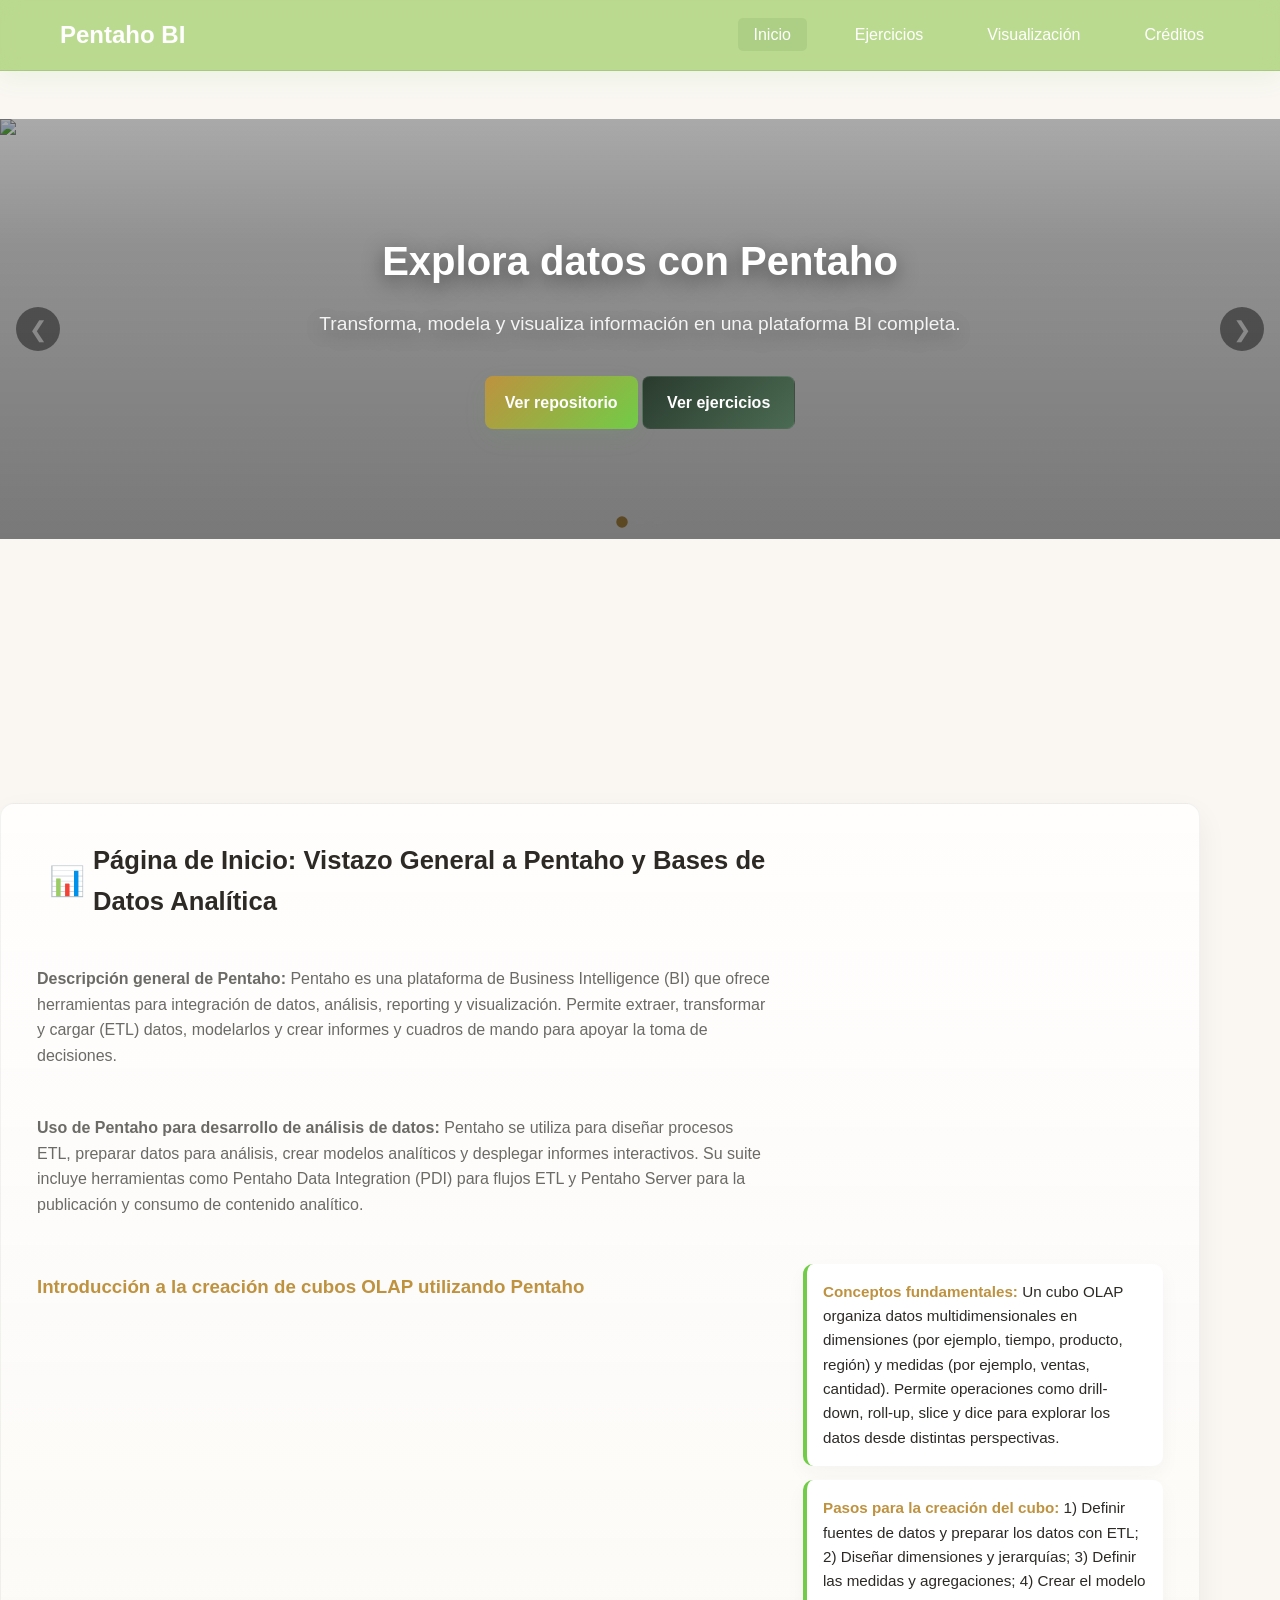
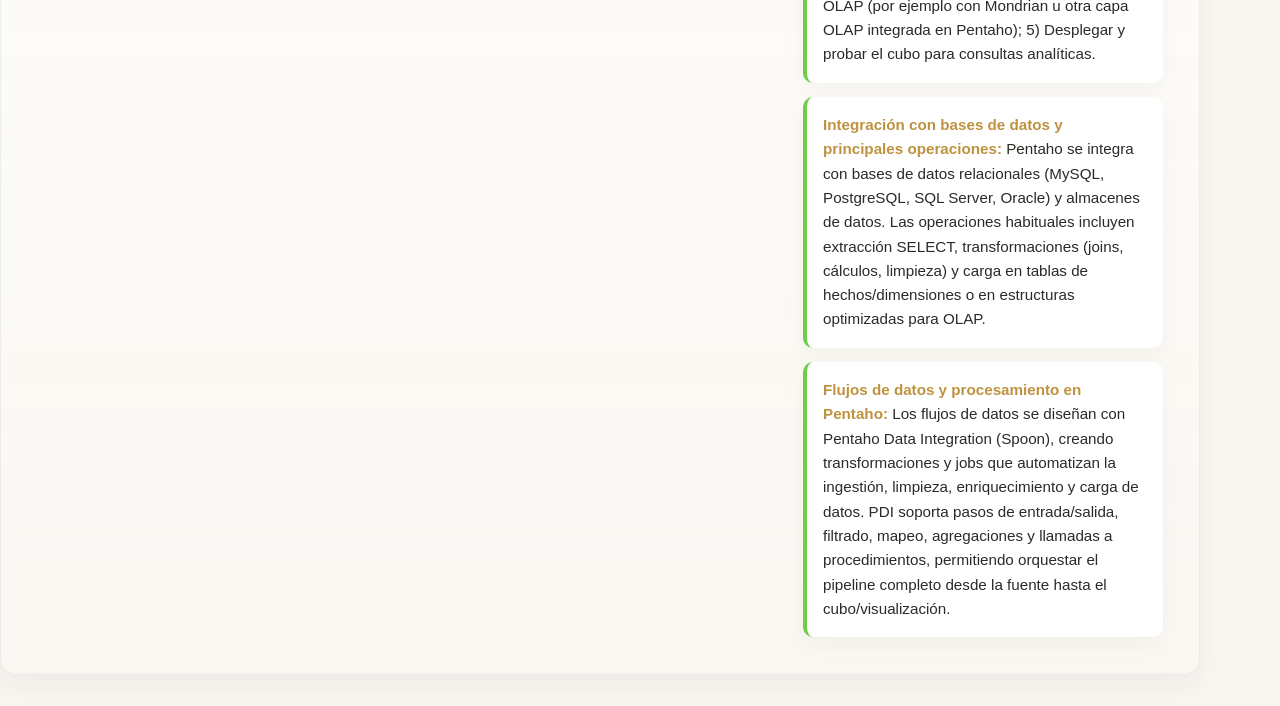
==== commit b95ec145: "modi" ====
--- a/index.html
+++ b/index.html
@@ -18,8 +18,8 @@
                 <span class="bar"></span>
             </button>
             <ul id="main-nav" class="nav-menu">
-                <li><a href="index.html">Inicio</a></li>
-                <li><a href="ejercicios.html" class="active">Ejercicios</a></li>
+                <li><a href="index.html" class="active">Inicio</a></li>
+                <li><a href="ejercicios.html">Ejercicios</a></li>
                 <li><a href="visualizacion.html">Visualización</a></li>
                 <li><a href="creditos.html">Créditos</a></li>
             </ul>
@@ -27,399 +27,45 @@
     </nav>
 
     <main class="main-content">
+       
+
         <section class="hero">
             <div class="container">
-                <h1>Ejercicios Prácticos Realizados</h1>
-                <p class="subtitle">Aplicación práctica de Pentaho en escenarios reales</p>
+                <h1>Explora datos con Pentaho</h1>
+                <p class="subtitle">Transforma, modela y visualiza información en una plataforma BI completa.</p>
+                <div class="hero-actions">
+                    <a href="https://github.com/LSJC-nose/sitioWeb_jonathan" class="hero-btn">Ver repositorio</a>
+                    <a href="ejercicios.html" class="github-btn">Ver ejercicios</a>
+                </div>
             </div>
-        </section>
 
-        <section class="content-section">
-            <div class="container">
-                <div class="intro-text">
-                    <p>
-                        A continuación se presentan los ejercicios prácticos realizados a lo largo del curso.
-                        Cada ejercicio incluye una descripción detallada, instrucciones, y enlaces a los recursos
-                        alojados en Google Drive.
-                    </p>
+            <div class="carousel" data-autoplay="true" data-interval="4500" aria-roledescription="carrusel de imágenes">
+                <div class="carousel-track">
+                    <div class="carousel-slide"><img src="https://picsum.photos/id/1018/1600/900" alt="Visualización de datos 1"></div>
+                    <div class="carousel-slide"><img src="https://picsum.photos/id/1025/1600/900" alt="Visualización de datos 2"></div>
+                    <div class="carousel-slide"><img src="https://picsum.photos/id/1035/1600/900" alt="Visualización de datos 3"></div>
                 </div>
-
-                <div class="exercise-card">
-                    <div class="exercise-header">
-                        <h2>Ejercicio 1 - p1  </h2>
-                         <a href="https://docs.google.com/document/d/1UFXhFX6p2_ZIs1VJHuqdVwd4ErTVTstj/edit" class="github-btn drive-btn" target="_blank">
-                                <span class="btndocu">Ver documentación</span>
-                            </a>
-                        <span class="badge">Fundamental</span>
-                    </div>
-                    <div class="exercise-content">
-                        <h3>¿Qué hace el ejercicio?</h3>
-                        <p>
-                            Una empresa de supermercados en Managua, Nicaragua necesita analizar sus ventas junto con
-                            los detalles de los productos que comercializa.
-                        </p>
-
-                        <h3>Entradas:</h3>
-                        <ul>
-                            <li>Archivos CSV con datos de ventas</li>
-                        </ul>
-
-                        <h3>Salidas esperadas:</h3>
-                        <ul>
-                            <li>Generar una tabla resumen que muestre: Total gastado por cada cliente y ciudad con mayor
-                                volumen de ventas.</li>
-                        </ul>
-
-                        <div class="github-link">
-                            <a href="https://drive.google.com/drive/folders/1KUGPrQLM4j2cz_PFSj6S3qw_gswo_laZ?usp=sharing" class="github-btn drive-btn" target="_blank">
-                                <span>Ver ejercicio</span>
-                            </a>
-                            <p class="github-note">
-                                <strong>Nota:</strong> La carpeta contiene el schema XML, scripts SQL y documentación.
-                            </p>
-                        </div>
-                    </div>
-                </div>
-
-
-                <div class="exercise-card">
-                    <div class="exercise-header">
-                        <h2>Recurso educativo 8</h2>
-                        <a href="https://docs.google.com/document/d/1ENE1SiIOAbPurXJItF3syTcvmBhGm6_L/edit" class="github-btn drive-btn" target="_blank">
-                                <span class="btndocu">Ver documentación</span>
-                            </a>
-                        <span class="badge">Avanzado</span>
-                    </div>
-                    <div class="exercise-content">
-                        <h3>¿Qué hace el ejercicio?</h3>
-                        <p>
-                            El objetivo es fusionar ventas con productos para calcular el total de venta por producto y fecha, y luego ampliar el análisis integrando clientes para obtener un resumen de gasto por cliente y la ciudad con mayor volumen de ventas, con preguntas de reflexión sobre los productos y clientes de mayor facturación.
-                        </p>
-
-                        <h3>Entradas:</h3>
-                        <ul>
-                            <li>clientes.csv</li>
-                            <li>productos.csv</li>
-                            <li>ventas.csv</li>
-                        </ul>
-
-                        <h3>Salidas esperadas:</h3>
-                        <ul>
-                            <li>Se espera mostrar en un CSV, En qué ciudad se vendió más café y qué cliente gastó más en ese producto?.</li>
-                           
-                        </ul>
-
-                        <div class="github-link">
-                            <a href="https://drive.google.com/drive/folders/1cSQjqBU4wZ5erYNooXm-OOb8rhgGuwWQ?hl=es-419" class="github-btn drive-btn" target="_blank">
-                                <span>Ver ejercicio</span>
-                            </a>
-                            <p class="github-note">
-                                <strong>Nota:</strong> Incluye definiciones de reportes, consultas MDX y capturas del dashboard.
-                            </p>
-                        </div>
-                    </div>
-                </div>
-
-                <div class="exercise-card">
-                    <div class="exercise-header">
-                        <h2>Recurso educativo 12</h2>
-                        <a href="https://drive.google.com/drive/folders/1CIpO1R1xBpm30UriYjHgh--P0OFRx1mo" class="github-btn drive-btn" target="_blank">
-                                <span class="btndocu">Ver documentación</span>
-                            </a>
-                        <span class="badge">Avanzado</span>
-                    </div>
-                    <div class="exercise-content">
-                        <h3>¿Qué hace el ejercicio?</h3>
-                        <p>
-                            simular un cubo OLAP usando solo Pentaho
-                            Data Integration (versión 8) y un archivo CSV, sin necesidad de bases de datos ni
-                            complementos de Pentaho, se hace la simulacion OLAP clave:
-                        </p>
-                       <p>✅Drill down</p>
-                       <p>✅Roll up</p> 
-                       <p>✅Slice</p>
-                       <p>✅Dice</p>  
-                        <h3>Entradas:</h3>
-                        <ul>
-                            <li>ventas.csv</li>
-                        </ul>
-
-                        <h3>Salidas esperadas:</h3>
-                        <ul>
-                            <li>explicaciones del uso de cada operacion OLAP</li>
-                        </ul>
-
-                        <div class="github-link">
-                            <a href="https://drive.google.com/drive/folders/16mg12qksj_M4V25KJ_glnp9BauTpLvWu?hl=es-419" class="github-btn drive-btn" target="_blank">
-                                <span>Ver ejercicio</span>
-                            </a>
-                            <p class="github-note">
-                                <strong>Nota:</strong> Incluye job principal, transformaciones y scripts de automatización.
-                            </p>
-                        </div>
-                    </div>
-                </div>
-
-                <div class="exercise-card">
-                    <div class="exercise-header">
-                        <h2>Recurso educativo 15</h2>
-                        <a href="https://drive.google.com/drive/folders/1TA76xYnel2ShF40lIl5F9xJYXjixJsUk?usp=sharing" class="github-btn drive-btn" target="_blank">
-                                <span class="btndocu">Ver documentación</span>
-                            </a>
-                        <span class="badge">Avanzado</span>
-                    </div>
-                    <div class="exercise-content">
-                        <h3>¿Qué hace el ejercicio?</h3>
-                        <p>
-                            Construir un flujo ETL en Spoon que lea un fact (ventas) y 3 dimensiones (producto, cliente,
-                            tienda), haga joins entre ellos (sin BD) y genere agregados por año, mes y categoría de
-                            producto.
-                        </p>
-                        <h3>Entradas:</h3>
-                        <ul>
-                            <li>Archivos CSV con datos de ventas</li>
-                            <li>Configuración de base de datos</li>
-                            <li>Parámetros de configuración</li>
-                        </ul>
-
-                        <h3>Salidas esperadas:</h3>
-                        <ul>
-                            <li>Salidas con Text file output con formato excel </li>
-                        </ul>
-
-                        <div class="github-link">
-                            <a href="https://drive.google.com/drive/folders/1TA76xYnel2ShF40lIl5F9xJYXjixJsUk?usp=sharing" class="github-btn drive-btn" target="_blank">
-                                <span>Ver ejercicio</span>
-                            </a>
-                            <p class="github-note">
-                                <strong>Nota:</strong> Incluye job principal, transformaciones y scripts de automatización.
-                            </p>
-                        </div>
-                    </div>
-                </div>
-
-                <div class="exercise-card">
-                    <div class="exercise-header">
-                        <h2>Recurso educativo 16</h2>
-                        <a href="https://drive.google.com/drive/folders/1TA76xYnel2ShF40lIl5F9xJYXjixJsUk?usp=sharing" class="github-btn drive-btn" target="_blank">
-                                <span class="btndocu">Ver documentación</span>
-                            </a>
-                        <span class="badge">Avanzado</span>
-                    </div>
-                    <div class="exercise-content">
-                        <h3>¿Qué hace el ejercicio?</h3>
-                        <p>
-                            flujo ETL en Spoon que lea un fact (ventas) y 3 dimensiones (producto, cliente, tienda), haga joins entre ellos (sin BD) y genere agregados por año, mes y categoría de producto.
-
-                        </p>
-                        <h3>Entradas:</h3>
-                        <ul>
-                            <li>FactSales.csv</li>
-                            <li>DimProduct.csv</li>
-                            <li>DimCustomer.csv</li>
-                            <li>DimStore.csv</li>
-                        </ul>
-
-                        <h3>Salidas esperadas:</h3>
-                        <ul>
-                            <li>Archivos CSV con ventas por año, por año-mes y por año + categoría, útiles para análisis de tendencias y desempeño por producto.</li>
-                        </ul>
-
-                        <div class="github-link">
-                            <a href="https://drive.google.com/drive/folders/1TA76xYnel2ShF40lIl5F9xJYXjixJsUk?usp=sharing" class="github-btn drive-btn" target="_blank">
-                                <span>Ver ejercicio</span>
-                            </a>
-                            <p class="github-note">
-                                <strong>Nota:</strong> Incluye job principal, transformaciones y scripts de automatización.
-                            </p>
-                        </div>
-                    </div>
-                </div>
-
-                <div class="exercise-card">
-                    <div class="exercise-header">
-                        <h2>Recurso educativo 19</h2>
-                        <a href="https://drive.google.com/drive/folders/1TA76xYnel2ShF40lIl5F9xJYXjixJsUk?usp=sharing" class="github-btn drive-btn" target="_blank">
-                                <span class="btndocu">Ver documentación</span>
-                            </a>
-                        <span class="badge">Avanzado</span>
-                    </div>
-                    <div class="exercise-content">
-                        <h3>¿Qué hace el ejercicio?</h3>
-                        <p>
-                            flujo ETL en Spoon que lea un fact (ventas) y 3 dimensiones (producto, cliente, tienda), haga joins entre ellos (sin BD) y genere agregados por año, mes y categoría de producto.
-
-                        </p>
-                        <h3>Entradas:</h3>
-                        <ul>
-                            <li>FactSales.csv</li>
-                            <li>DimProduct.csv</li>
-                            <li>DimCustomer.csv</li>
-                            <li>DimStore.csv</li>
-                        </ul>
-
-                        <h3>Salidas esperadas:</h3>
-                        <ul>
-                            <li>Archivos CSV con ventas por año, por año-mes y por año + categoría, útiles para análisis de tendencias y desempeño por producto.</li>
-                        </ul>
-
-                        <div class="github-link">
-                            <a href="https://drive.google.com/drive/folders/1TA76xYnel2ShF40lIl5F9xJYXjixJsUk?usp=sharing" class="github-btn drive-btn" target="_blank">
-                                <span>Ver ejercicio</span>
-                            </a>
-                            <p class="github-note">
-                                <strong>Nota:</strong> Incluye job principal, transformaciones y scripts de automatización.
-                            </p>
-                        </div>
-                    </div>
-                </div>
-
-
-                <div class="exercise-card">
-                    <div class="exercise-header">
-                        <h2>Recurso educativo 20</h2>
-                        <a href="https://drive.google.com/drive/folders/1TA76xYnel2ShF40lIl5F9xJYXjixJsUk?hl=es-419" class="github-btn drive-btn" target="_blank">
-                                <span class="btndocu">Ver documentación</span>
-                            </a>
-                        <span class="badge">Avanzado</span>
-                    </div>
-                    <div class="exercise-content">
-                        <h3>¿Qué hace el ejercicio?</h3>
-                        <p>
-                           Guía para poblar datos en una base de datos HSQLDB 
-                           local a partir de archivos CSV usando Spoon (Pentaho Data
-                            Integration) y luego te propone consultas y prácticas para 
-                            analizar ventas y dimensiones.
-                        </p>
-                        <h3>Entradas:</h3>
-                        <ul>
-                            <li>Archivos CSV con datos de (productos, store, date)</li>
-                            <li>Tabla de Hechos (sales_fact)</li>
-                        </ul>
-
-                        <h3>Salidas esperadas:</h3>
-                        <ul>
-                            <li>Se espera que el conteo de filas insertadas coincida con las cifras de tus CSV</li>
-                            <li>En particular, para la tabla de hechos (sales_fact) se esperarán 20 filas insertadas, si ese es el tamaño del dataset de ventas.</li>
-
-                        <div class="github-link">
-                            <a href="https://drive.google.com/drive/folders/1TA76xYnel2ShF40lIl5F9xJYXjixJsUk?hl=es-419" class="github-btn drive-btn" target="_blank">
-                                <span>Ver ejercicio</span>
-                            </a>
-                            <p class="github-note">
-                                <strong>Nota:</strong> Incluye job principal, transformaciones y scripts de automatización.
-                            </p>
-                        </div>
-                    </div>
-                </div> 
-
-                <div class="exercise-card">
-                    <div class="exercise-header">
-                        <h2>Recurso educativo 26</h2>
-                        <a href="https://drive.google.com/drive/folders/1TA76xYnel2ShF40lIl5F9xJYXjixJsUk?hl=es-419" class="github-btn drive-btn" target="_blank">
-                                <span class="btndocu">Ver documentación</span>
-                            </a>
-                        <span class="badge">Avanzado</span>
-                    </div>
-                    <div class="exercise-content">
-                        <h3>¿Qué hace el ejercicio?</h3>
-                        <p>
-                           Guía para poblar datos en una base de datos HSQLDB 
-                           local a partir de archivos CSV usando Spoon (Pentaho Data
-                            Integration) y luego te propone consultas y prácticas para 
-                            analizar ventas y dimensiones.
-                        </p>
-                        <h3>Entradas:</h3>
-                        <ul>
-                            <li>Archivos CSV con datos de (productos, store, date)</li>
-                            <li>Tabla de Hechos (sales_fact)</li>
-                        </ul>
-
-                        <h3>Salidas esperadas:</h3>
-                        <ul>
-                            <li>Se espera que el conteo de filas insertadas coincida con las cifras de tus CSV</li>
-                            <li>En particular, para la tabla de hechos (sales_fact) se esperarán 20 filas insertadas, si ese es el tamaño del dataset de ventas.</li>
-
-                        <div class="github-link">
-                            <a href="https://drive.google.com/drive/folders/1TA76xYnel2ShF40lIl5F9xJYXjixJsUk?hl=es-419" class="github-btn drive-btn" target="_blank">
-                                <span>Ver ejercicio</span>
-                            </a>
-                            <p class="github-note">
-                                <strong>Nota:</strong> Incluye job principal, transformaciones y scripts de automatización.
-                            </p>
-                        </div>
-                    </div>
-                </div> 
-
-
-                <div class="exercise-card">
-                    <div class="exercise-header">
-                        <h2>Recurso educativo 30</h2>
-                        <a href="https://drive.google.com/drive/folders/1TA76xYnel2ShF40lIl5F9xJYXjixJsUk?hl=es-419" class="github-btn drive-btn" target="_blank">
-                                <span class="btndocu">Ver documentación</span>
-                            </a>
-                        <span class="badge">Avanzado</span>
-                    </div>
-                    <div class="exercise-content">
-                        <h3>¿Qué hace el ejercicio?</h3>
-                        <p>
-                           Guía para poblar datos en una base de datos HSQLDB 
-                           local a partir de archivos CSV usando Spoon (Pentaho Data
-                            Integration) y luego te propone consultas y prácticas para 
-                            analizar ventas y dimensiones.
-                        </p>
-                        <h3>Entradas:</h3>
-                        <ul>
-                            <li>Archivos CSV con datos de (productos, store, date)</li>
-                            <li>Tabla de Hechos (sales_fact)</li>
-                        </ul>
-
-                        <h3>Salidas esperadas:</h3>
-                        <ul>
-                            <li>Se espera que el conteo de filas insertadas coincida con las cifras de tus CSV</li>
-                            <li>En particular, para la tabla de hechos (sales_fact) se esperarán 20 filas insertadas, si ese es el tamaño del dataset de ventas.</li>
-
-                        <div class="github-link">
-                            <a href="https://drive.google.com/drive/folders/1TA76xYnel2ShF40lIl5F9xJYXjixJsUk?hl=es-419" class="github-btn drive-btn" target="_blank">
-                                <span>Ver ejercicio</span>
-                            </a>
-                            <p class="github-note">
-                                <strong>Nota:</strong> Incluye job principal, transformaciones y scripts de automatización.
-                            </p>
-                        </div>
-                    </div>
-                </div> 
-
-                
-              
-
-                <div class="info-box">
-                    <h3>Como Utilizar los Recursos</h3>
-                    <ol>
-                        <li><strong>Accede directamente:</strong> Haz clic en "Ver en Drive" para abrir la carpeta.</li>
-                        <li><strong>Descarga o visualiza:</strong> Todos los archivos están listos para usar.</li>
-                        <li><strong>Pentaho requerido:</strong> Asegúrate de tener Pentaho Data Integration instalado.</li>
-                    </ol>
-                </div>
-
-                <div class="info-card highlight">
-                    <h3>Repositorio Principal</h3>
-                    <p>
-                        Todos los ejercicios están organizados en carpetas dentro de Google Drive.
-                    </p>
-                    <a href="https://drive.google.com/drive/folders/1nGcVoi31GycA8Nup6nO0iIbQ-imF08sf?usp=sharing" class="github-btn large drive-btn" target="_blank">
-                        <span>Acceder al Repositorio Completo</span>
-                    </a>
-                </div>
+                <button class="carousel-btn prev" aria-label="Anterior">&#10094;</button>
+                <button class="carousel-btn next" aria-label="Siguiente">&#10095;</button>
+                <div class="carousel-indicators" role="tablist" aria-label="Indicadores del carrusel"></div>
             </div>
         </section>
     </main>
 
-    <footer class="footer">
-        <div class="container">
-            <p>&copy; 2025 Proyecto Pentaho - Bases de Datos Analítica. Todos los derechos reservados.</p>
-        </div>
-    </footer>
+     <section id="inicio" class="intro container">
+            <h2>Página de Inicio: Vistazo General a Pentaho y Bases de Datos Analítica</h2>
+            <p><strong>Descripción general de Pentaho:</strong> Pentaho es una plataforma de Business Intelligence (BI) que ofrece herramientas para integración de datos, análisis, reporting y visualización. Permite extraer, transformar y cargar (ETL) datos, modelarlos y crear informes y cuadros de mando para apoyar la toma de decisiones.</p>
+
+            <p><strong>Uso de Pentaho para desarrollo de análisis de datos:</strong> Pentaho se utiliza para diseñar procesos ETL, preparar datos para análisis, crear modelos analíticos y desplegar informes interactivos. Su suite incluye herramientas como Pentaho Data Integration (PDI) para flujos ETL y Pentaho Server para la publicación y consumo de contenido analítico.</p>
+
+            <h3>Introducción a la creación de cubos OLAP utilizando Pentaho</h3>
+            <ul>
+                <li><strong>Conceptos fundamentales:</strong> Un cubo OLAP organiza datos multidimensionales en dimensiones (por ejemplo, tiempo, producto, región) y medidas (por ejemplo, ventas, cantidad). Permite operaciones como drill-down, roll-up, slice y dice para explorar los datos desde distintas perspectivas.</li>
+                <li><strong>Pasos para la creación del cubo:</strong> 1) Definir fuentes de datos y preparar los datos con ETL; 2) Diseñar dimensiones y jerarquías; 3) Definir las medidas y agregaciones; 4) Crear el modelo OLAP (por ejemplo con Mondrian u otra capa OLAP integrada en Pentaho); 5) Desplegar y probar el cubo para consultas analíticas.</li>
+                <li><strong>Integración con bases de datos y principales operaciones:</strong> Pentaho se integra con bases de datos relacionales (MySQL, PostgreSQL, SQL Server, Oracle) y almacenes de datos. Las operaciones habituales incluyen extracción SELECT, transformaciones (joins, cálculos, limpieza) y carga en tablas de hechos/dimensiones o en estructuras optimizadas para OLAP.</li>
+                <li><strong>Flujos de datos y procesamiento en Pentaho:</strong> Los flujos de datos se diseñan con Pentaho Data Integration (Spoon), creando transformaciones y jobs que automatizan la ingestión, limpieza, enriquecimiento y carga de datos. PDI soporta pasos de entrada/salida, filtrado, mapeo, agregaciones y llamadas a procedimientos, permitiendo orquestar el pipeline completo desde la fuente hasta el cubo/visualización.</li>
+            </ul>
+        </section>
 
     <script src="script.js"></script>
 </body>
--- a/styles.css
+++ b/styles.css
@@ -839,3 +839,101 @@
     margin-left: 0.5rem;
 }
 
+/* ==========================
+   Estilos modernos para la sección de inicio
+   ========================== */
+#inicio {
+    background: linear-gradient(180deg, rgba(255,255,255,0.85), rgba(250,247,242,0.95));
+    padding: 2.25rem;
+    border-radius: 14px;
+    box-shadow: 0 12px 30px rgba(20,30,20,0.06);
+    border: 1px solid rgba(42,59,46,0.06);
+    display: grid;
+    grid-template-columns: 1fr 360px;
+    gap: 2rem;
+    align-items: start;
+    margin: 2rem 0;
+}
+
+#inicio h2 {
+    font-size: 1.6rem;
+    color: var(--text-color);
+    margin-bottom: 0.75rem;
+    position: relative;
+    padding-left: 56px;
+}
+
+#inicio h2::before {
+    content: "📊";
+    position: absolute;
+    left: 12px;
+    top: 50%;
+    transform: translateY(-50%);
+    font-size: 1.8rem;
+}
+
+#inicio > p {
+    color: var(--text-light);
+    margin-bottom: 0.9rem;
+    line-height: 1.6;
+}
+
+#inicio h3 {
+    color: var(--primary-color);
+    margin-top: 0.5rem;
+    margin-bottom: 0.6rem;
+}
+
+#inicio ul {
+    display: grid;
+    gap: 0.9rem;
+    list-style: none;
+    padding-left: 0;
+    margin: 0;
+}
+
+#inicio ul li {
+    background: var(--white);
+    padding: 1rem 1rem;
+    border-radius: 10px;
+    box-shadow: 0 8px 20px rgba(42,59,46,0.04);
+    border-left: 4px solid var(--secondary-color);
+    color: var(--text-color);
+    font-size: 0.95rem;
+}
+
+#inicio ul li strong {
+    color: var(--primary-color);
+}
+
+#inicio ul li:hover {
+    transform: translateY(-4px);
+    transition: transform 0.25s ease;
+}
+
+/* Asegurar que los elementos textuales ocupen la columna izquierda y la lista la derecha */
+#inicio > h2,
+#inicio > p,
+#inicio > h3 {
+    grid-column: 1 / 2;
+}
+
+#inicio > ul {
+    grid-column: 2 / 3;
+}
+
+@media (max-width: 900px) {
+    #inicio {
+        grid-template-columns: 1fr;
+        padding: 1.5rem;
+    }
+    #inicio > h2,
+    #inicio > p,
+    #inicio > h3,
+    #inicio > ul {
+        grid-column: 1 / -1;
+    }
+    #inicio h2 { padding-left: 44px; }
+    #inicio h2::before { left: 10px; font-size: 1.6rem; }
+}
+
